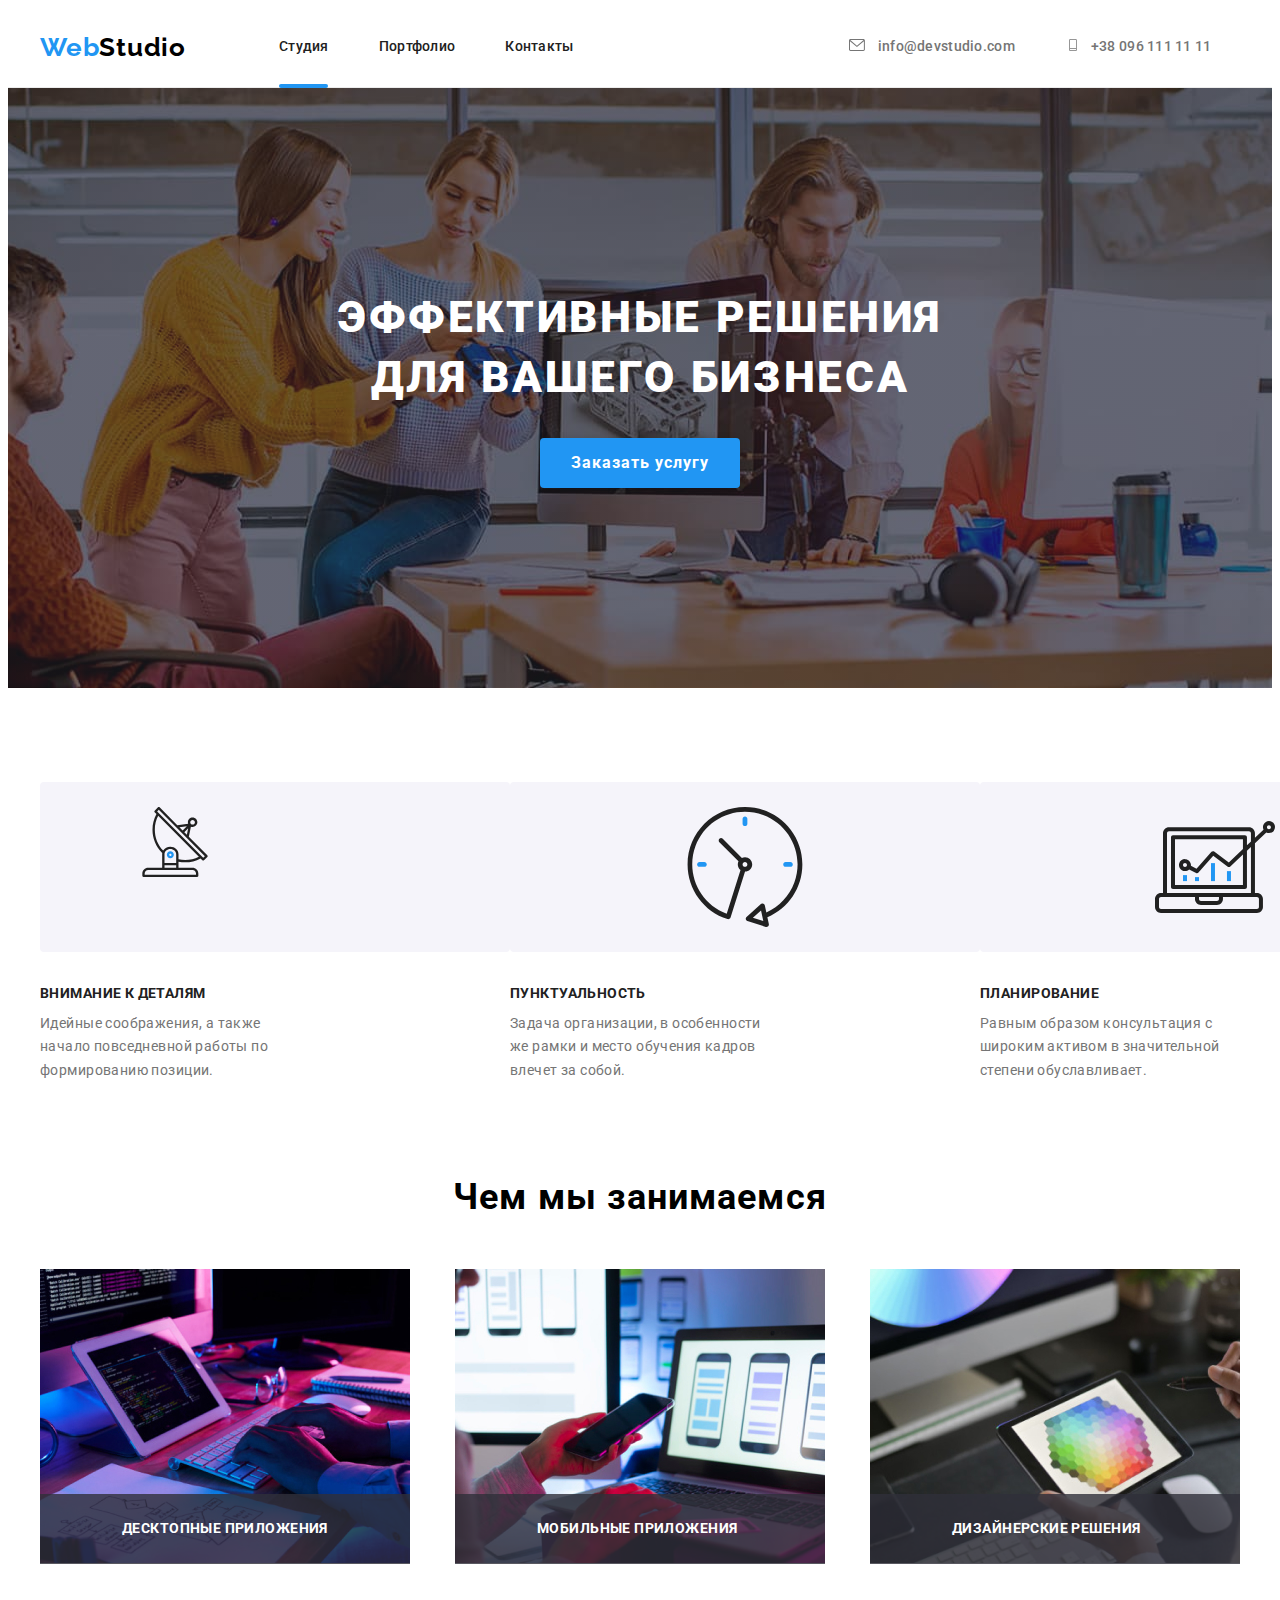
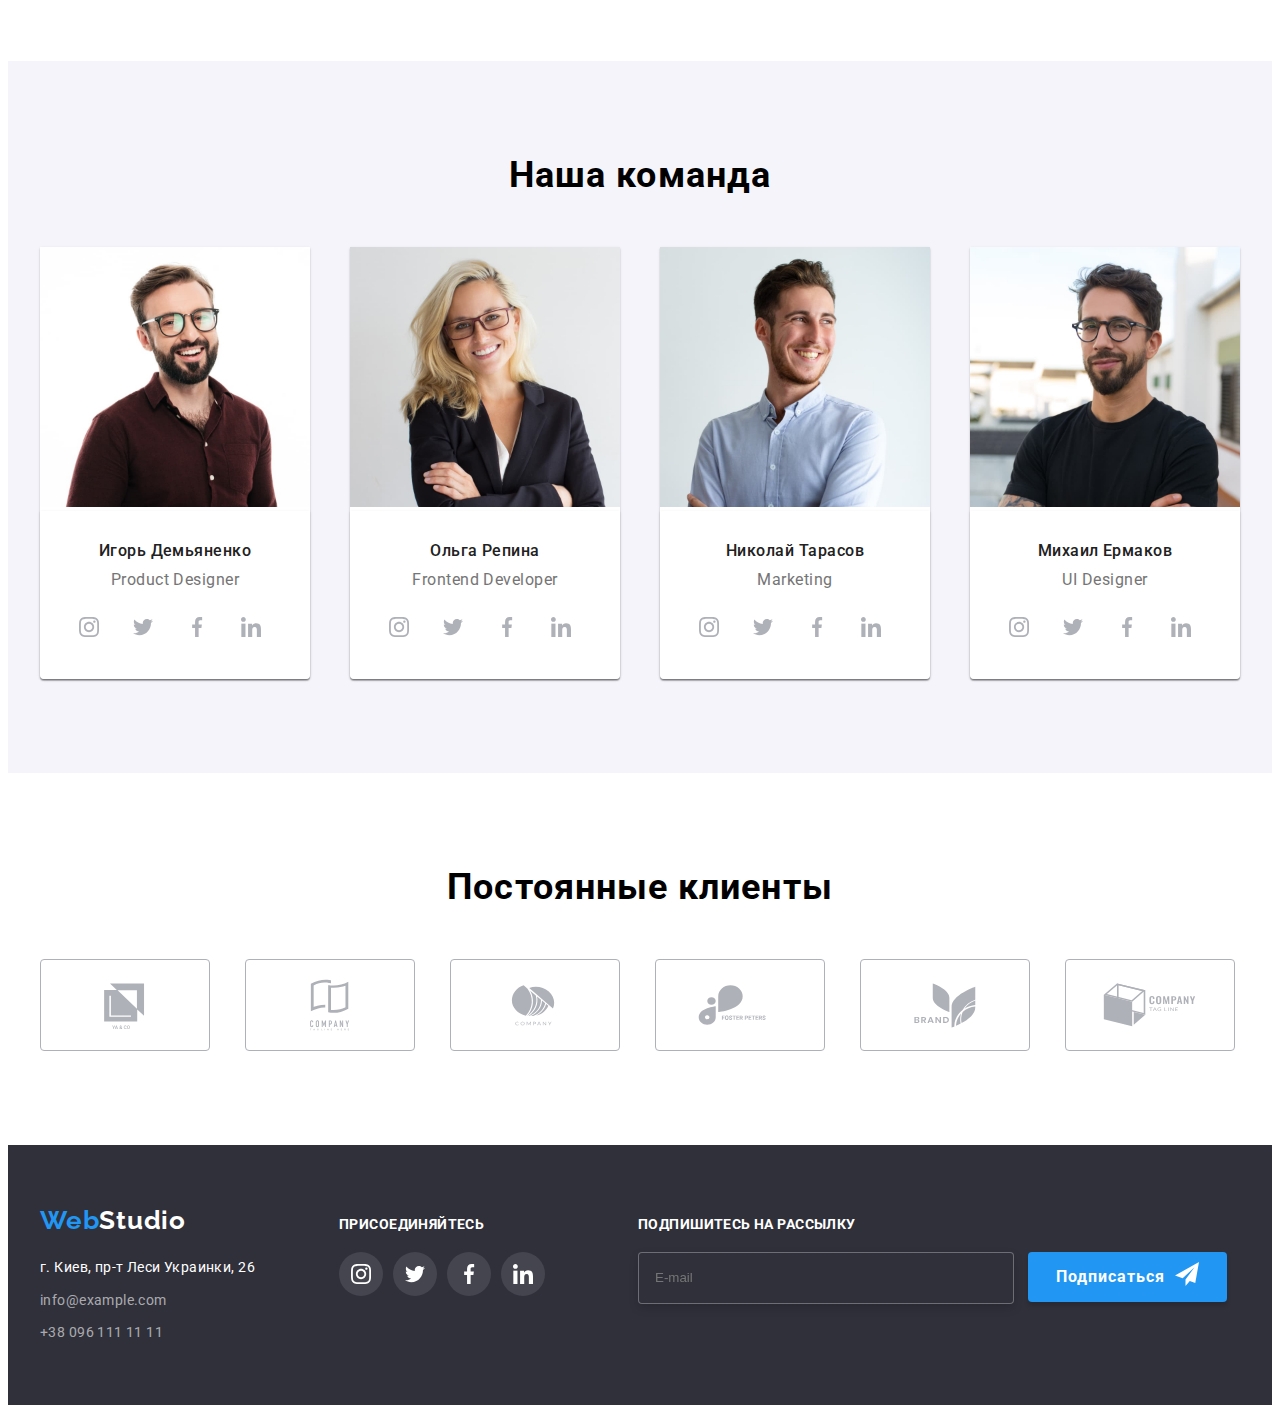
==== index.html @ e9879a64 "img`s" ====
<!DOCTYPE html>
<html lang="ru">
  <head>
    <meta charset="UTF-8" />
    <meta http-equiv="X-UA-Compatible" content="IE=edge" />
    <meta name="viewport" content="width=device-width, initial-scale=1.0" />

    <link rel="preconnect" href="https://fonts.googleapis.com" />
    <link rel="preconnect" href="https://fonts.gstatic.com" crossorigin />
    <link
      href="https://fonts.googleapis.com/css2?family=Raleway:wght@700&family=Roboto:wght@100;300;400;500;700;900&display=swap"
      rel="stylesheet"
    />
    <link
      rel="stylesheet"
      href="https://cdnjs.cloudflare.com/ajax/libs/modern-normalize/1.1.0/modern-normalize.min.css"
      integrity="sha512-wpPYUAdjBVSE4KJnH1VR1HeZfpl1ub8YT/NKx4PuQ5NmX2tKuGu6U/JRp5y+Y8XG2tV+wKQpNHVUX03MfMFn9Q=="
      crossorigin="anonymous"
      referrerpolicy="no-referrer"
    />
    <link rel="stylesheet" href="./style/styles.css" />
    <title>Студия</title>
  </head>
  <body>
    <header class="header">
      <div class="container">
        <!--навигация-->
        <a href="./index.html" class="logo-main"
          >Web<span class="logo-blue">Studio</span></a
        >
        <nav class="nav">
          <ul class="nav-list">
            <li class="nav-list-item list">
            <div class="nav-list-item-text-after"> <a class="nav-list-item-text" href="./index.html">Студия</a></div>
            </li>
            <li class="nav-list-item list">
              <a class="nav-list-item-text" href="./portfolio.html"
                >Портфолио</a
              >
            </li>
            <li class="nav-list-item list">
              <a class="nav-list-item-text" href="">Контакты</a>
            </li>
          </ul>
        </nav>

        <a class="nav-mail" href="emailto:info@devstudio.com">
          <svg class="icon-envelope" width="16" , height="12">
            <use href="./images/symbol-defs.svg#icon-envelope-hover"></use>
          </svg>
          info@devstudio.com</a
        >

        <a class="nav-phone" href="tel:+380961111111"
          ><svg class="icon-phone" width="16" , height="12">
            <use href="./images/symbol-defs.svg#icon-tel"></use></svg
          >+38 096 111 11 11</a
        >
      </div>
    </header>
    <main class="main">
      <section class="main-section">
        <div class="container">
          <!--Заголовок-->
          <h1 class="main-header">Эффективные решения для вашего бизнеса</h1>
          <div class="header-button">
            <button class="main-header-button" type="button" data-modal-open>
              Заказать услугу
            </button>
          </div>
        </div>
      </section>
      <section class="section-features">
        <!--Фичи-->
        <div class="container">
          <ul class="features-list">
            <li class="features-list-items list">
              <div class="icon-feature">
                <svg class="icon-feature-item">
                  <use href="./images/symbol-defs1.svg#icon-antenna-1" width="70"
                  height="70"></use>
                </svg>
              </div>
              <h3 class="features-list-header">Внимание к деталям</h3>
              <p class="features-list-text">
                Идейные соображения, а также начало повседневной работы по
                формированию позиции.
              </p>
            </li>
            <li class="features-list-items list">
              <div class="icon-feature">
                <svg class="icon-feature-item">
                  <use href="./images/symbol-defs1.svg#icon-clock-1"></use>
                </svg>
              </div>
              <h3 class="features-list-header">Пунктуальность</h3>
              <p class="features-list-text">
                Задача организации, в особенности же рамки и место обучения
                кадров влечет за собой.
              </p>
            </li>
            <li class="features-list-items list">
              <div class="icon-feature">
                <svg class="icon-feature-item">
                  <use href="./images/symbol-defs1.svg#icon-diagram-1"></use>
                </svg>
              </div>
              <h3 class="features-list-header">Планирование</h3>
              <p class="features-list-text">
                Равным образом консультация с широким активом в значительной
                степени обуславливает.
              </p>
            </li>
            <li class="features-list-items list">
              <div class="icon-feature">
                <svg class="icon-feature-item">
                  <use href="./images/symbol-defs1.svg#icon-astronaut-1"></use>
                </svg>
              </div>
              <h3 class="features-list-header">Современные технологии</h3>
              <p class="features-list-text">
                Значимость этих проблем настолько очевидна, что реализация
                плановых заданий.
              </p>
            </li>
          </ul>
        </div>
      </section>
      <section class="section-can-do">
        <!--Чем занимаемся-->
        <div class="container">
          <h2 class="can-do-header">Чем мы занимаемся</h2>
          <ul class="can-do-list">
            <li class="can-do-img list">
              <img src="./images/coding.jpg" alt="Написание кода" width="370" />
              <div class="can-do-bg"><p class="can-do-text">Десктопные приложения</p></div>
            </li>
            <li class="can-do-img list">
              <img
                src="./images/design.jpg"
                alt="Дизайн приложений"
                width="370"
              />
              <div class="can-do-bg"><p class="can-do-text">Мобильные приложения</p></div>
            </li>
            <li class="can-do-img list">
              <img
                src="./images/draw.jpg"
                alt="Отрисовка макетов"
                width="370"
              />
              <div class="can-do-bg"><p class="can-do-text">Дизайнерские решения</p></div>
            </li>
          </ul>
        </div>
      </section>
      <section class="section-team">
        <!--Наша команда-->
        <div class="container">
          <h2 class="team-header">Наша команда</h2>
          <ul class="team-list">
            <li class="team-list-item list">
              <img
                class="team-list-img"
                src="./images/ihor.jpg"
                alt="игорек"
                height="260"
              />
              <div class="team-list-block">
                <h3 class="team-list-names">Игорь Демьяненко</h3>
                <p class="team-list-skill">Product Designer</p>
                <ul class="soc-list list">
                  <li class="team-soc-item">
                    <a class="team-soc-link" href="">
                      <svg class="team-soc-icon" width="20" , height="20">
                        <use
                          href="./images/symbol-defs.svg#icon-instagram-2"
                        ></use></svg
                    ></a>
                  </li>
                  <li class="team-soc-item">
                    <a class="team-soc-link" href="">
                      <svg class="team-soc-icon" width="20" , height="20">
                        <use
                          href="./images/symbol-defs.svg#icon-twitter"
                        ></use></svg
                    ></a>
                  </li>
                  <li class="team-soc-item">
                    <a class="team-soc-link" href="">
                      <svg class="team-soc-icon" width="20" , height="20">
                        <use
                          href="./images/symbol-defs.svg#icon-facebook"
                        ></use></svg
                    ></a>
                  </li>
                  <li class="team-soc-item">
                    <a class="team-soc-link" href="">
                      <svg class="team-soc-icon" width="20" , height="20">
                        <use
                          href="./images/symbol-defs.svg#icon-linkedin-1"
                        ></use></svg
                    ></a>
                  </li>
                </ul>
              </div>
            </li>
            <li class="team-list-item list">
              <img
                class="team-list-img"
                src="./images/olha.jpg"
                alt="олечка"
                height="260"
              />
              <div class="team-list-block">
                <h3 class="team-list-names">Ольга Репина</h3>
                <p class="team-list-skill">Frontend Developer</p>
                <ul class="soc-list list">
                  <li class="team-soc-item">
                    <a class="team-soc-link" href="">
                      <svg class="team-soc-icon" width="20" , height="20">
                        <use
                          href="./images/symbol-defs.svg#icon-instagram-2"
                        ></use></svg
                    ></a>
                  </li>
                  <li class="team-soc-item">
                    <a class="team-soc-link" href="">
                      <svg class="team-soc-icon" width="20" , height="20">
                        <use
                          href="./images/symbol-defs.svg#icon-twitter"
                        ></use></svg
                    ></a>
                  </li>
                  <li class="team-soc-item">
                    <a class="team-soc-link" href="">
                      <svg class="team-soc-icon" width="20" , height="20">
                        <use
                          href="./images/symbol-defs.svg#icon-facebook"
                        ></use></svg
                    ></a>
                  </li>
                  <li class="team-soc-item">
                    <a class="team-soc-link" href="">
                      <svg class="team-soc-icon" width="20" , height="20">
                        <use
                          href="./images/symbol-defs.svg#icon-linkedin-1"
                        ></use></svg
                    ></a>
                  </li>
                </ul>
              </div>
            </li>
            <li class="team-list-item list">
              <img
                class="team-list-img"
                src="./images/nick.jpg"
                alt="колюня"
                height="260"
              />
              <div class="team-list-block">
                <h3 class="team-list-names">Николай Тарасов</h3>
                <p class="team-list-skill">Marketing</p>
                <ul class="soc-list list">
                  <li class="team-soc-item">
                    <a class="team-soc-link" href="">
                      <svg class="team-soc-icon" width="20" , height="20">
                        <use
                          href="./images/symbol-defs.svg#icon-instagram-2"
                        ></use>
                      </svg>
                    </a>
                  </li>
                  <li class="team-soc-item">
                    <a class="team-soc-link" href="">
                      <svg class="team-soc-icon" width="20" , height="20">
                        <use
                          href="./images/symbol-defs.svg#icon-twitter"
                        ></use></svg
                    ></a>
                  </li>
                  <li class="team-soc-item">
                    <a class="team-soc-link" href="">
                      <svg class="team-soc-icon" width="20" , height="20">
                        <use
                          href="./images/symbol-defs.svg#icon-facebook"
                        ></use></svg
                    ></a>
                  </li>
                  <li class="team-soc-item">
                    <a class="team-soc-link" href="">
                      <svg class="team-soc-icon" width="20" , height="20">
                        <use
                          href="./images/symbol-defs.svg#icon-linkedin-1"
                        ></use></svg
                    ></a>
                  </li>
                </ul>
              </div>
            </li>
            <li class="team-list-item list">
              <img
                class="team-list-img"
                src="./images/michael.jpg"
                alt="мишаня"
                height="260"
              />
              <div class="team-list-block">
                <h3 class="team-list-names">Михаил Ермаков</h3>
                <p class="team-list-skill">UI Designer</p>
                <ul class="soc-list list">
                  <li class="team-soc-item">
                    <a class="team-soc-link" href="">
                      <svg class="team-soc-icon" width="20" , height="20">
                        <use
                          href="./images/symbol-defs.svg#icon-instagram-2"
                        ></use></svg
                    ></a>
                  </li>
                  <li class="team-soc-item">
                    <a class="team-soc-link" href="">
                      <svg class="team-soc-icon" width="20" , height="20">
                        <use
                          href="./images/symbol-defs.svg#icon-twitter"
                        ></use></svg
                    ></a>
                  </li>
                  <li class="team-soc-item">
                    <a class="team-soc-link" href="">
                      <svg class="team-soc-icon" width="20" , height="20">
                        <use
                          href="./images/symbol-defs.svg#icon-facebook"
                        ></use></svg
                    ></a>
                  </li>
                  <li class="team-soc-item">
                    <a class="team-soc-link" href="">
                      <svg class="team-soc-icon" width="20" , height="20">
                        <use
                          href="./images/symbol-defs.svg#icon-linkedin-1"
                        ></use></svg
                    ></a>
                  </li>
                </ul>
              </div>
            </li>
          </ul>
        </div>
      </section>
      <section class="clients">
        <div class="container">
          <h2 class="team-header">Постоянные клиенты</h2>
          <ul class="clients-list list">
            <li class="clients-item">
              <a href="" class="clients-link"
                ><svg class="client-icon link" width="106" , height="60">
                  <use href="./images/symbol-defs.svg#icon-ya"></use></svg
              ></a>
            </li>
            <li class="clients-item">
              <a href="" class="clients-link"
                ><svg class="client-icon link" width="106" , height="60">
                  <use href="./images/symbol-defs.svg#icon-comptag"></use></svg
              ></a>
            </li>
            <li class="clients-item">
              <a href="" class="clients-link"
                ><svg class="client-icon link" width="106" , height="60">
                  <use href="./images/symbol-defs.svg#icon-company"></use></svg
              ></a>
            </li>
            <li class="clients-item">
              <a href="" class="clients-link"
                ><svg class="client-icon link" width="106" , height="60">
                  <use href="./images/symbol-defs.svg#icon-foster"></use></svg
              ></a>
            </li>
            <li class="clients-item">
              <a href="" class="clients-link"
                ><svg class="client-icon link" width="106" , height="60">
                  <use href="./images/symbol-defs.svg#icon-brand"></use></svg
              ></a>
            </li>
            <li class="clients-item">
              <a href="" class="clients-link"
                ><svg class="client-icon link" width="106" , height="60">
                  <use href="./images/symbol-defs.svg#icon-tagline"></use></svg
              ></a>
            </li>
          </ul>
        </div>
      </section>
    </main>
    <footer class="footer">
      <!--подвал-->
      <div class="container">

        <section class="left-side">
          <address class="adress">
            <a href="/index.html" class="logo-footer"
              >Web<span class="logo-white">Studio</span></a
            >
            <ul class="footer-list">
              <li class="footer-item list">
                <a
                  class="footer-map"
                  href="https://bit.ly/3pXMvUd"
                  target="blank"
                  rel="noopener noreferrer"
                  >г. Киев, пр-т Леси Украинки, 26
                </a>
              </li>
              <li class="footer-item list">
                <a class="footer-item link" href="mailto:info@devstudio.com"
                  >info@example.com</a
                >
              </li>
              <li class="footer-item list">
                <a class="footer-item link" href="tel:+380961111111"
                  >+38 096 111 11 11</a
                >
              </li>
            </ul>
          </address>
        </section>
        <section class="right-side">
          <h3 class="footer-header">присоединяйтесь</h3>
          <ul class="footer-soc-list">
            <li class="footer-soc-item list">
              <a class="footer-soc-link" href=""
                ><svg class="footer-soc-icon" width="20" , height="20">
                  <use
                    href="./images/symbol-defs.svg#icon-instagram-2"
                  ></use></svg
              ></a>
            </li>
            <li class="footer-soc-item list">
              <a class="footer-soc-link" href=""><svg class="footer-soc-icon" width="20" , height="20">
                        <use
                          href="./images/symbol-defs.svg#icon-twitter"
                        ></use></svg
                    ></a>
            </li>
            <li class="footer-soc-item list">
              <a class="footer-soc-link" href=""> <svg class="footer-soc-icon" width="20" , height="20">
                        <use
                          href="./images/symbol-defs.svg#icon-facebook"
                        ></a>
            </li>
            <li class="footer-soc-item list">
              <a class="footer-soc-link" href=""><svg class="footer-soc-icon" width="20" , height="20">
                        <use
                          href="./images/symbol-defs.svg#icon-linkedin-1"
                        ></use></svg
                    ></a>
            </li>
          </ul>
        </section>
        <section>
          <div class="footer-form-content"><h3 class="footer-send-header">Подпишитесь на рассылку</h3>
          
            <form class="form-block">
            <input type="email" name="user-email" class="footer-input" placeholder="E-mail">
            <button type="submit" class="submit-mail"><span class="button-content">Подписаться<svg class="icon-send-footer" width="24" , height="24">
         <use href="./images/symbol-defs.svg#icon-icon-send" ></use>
                      </svg></span></button>
          </form>
        </div>
        </section>
      </div>

    </footer>
    <div class="backdrop is-hidden" data-modal>
      <div class="modal">
        <button type="button" class="modal-button" data-modal-close><svg class="icon-modal" width="11" , height="11">
         <use href="./images/symbol-defs.svg#icon-x" ></use>
                      </svg></button>
                      <p class="modal-title">Оставьте свои данные, мы вам перезвоним</p>
                      <form>
                        <label class="modal-label">Имя</label><span class="modal-div"><input type="text" name="user-name" class="modal-input"><svg class="modal-icon" width="18" height="18"><use href="./images/symbol-defs.svg#icon-name">
                        </use></svg></span>
                        <label class="modal-label">Телефон</label><span class="modal-div"><input type="tel" name="user-phone" class="modal-input" ><svg class="modal-icon" width="18" height="18"><use href="./images/symbol-defs.svg#icon-phone">
                        </use></svg></span>
                        <label class="modal-label">Почта</label><span class="modal-div"><input type="email" name="user-mail " class="modal-input" ><svg class="modal-icon" width="18" height="18"><use href="./images/symbol-defs.svg#icon-email">
                        </use></svg></span>
                        <label class="modal-label">Комментарий<textarea name="user-comment" placeholder="Введите текст" class="modal-comment" id="editor"></textarea></label>
                        <div class="policy-ask"><input type="checkbox" id="policy" name="policy-checkbox" class="custom-checkbox"><label for="policy" class="policy-label">Соглашаюсь с рассылкой и принимаю</label><a href="https://youtu.be/lDzX2aJrlCs?t=9" class="policy-link"> Условия договора</a></div>
                        <button type="submit" class="submit-button" >Отправить</button>
                      </form>
      </div>
    </div>
    <script src="./js/modal.js"></script>
  </body>
</html>
---- style/styles.css ----
:root {
  --header-color: #000000;
  --padding-often: 94px;
}
body {
  font-family: "Roboto", "Raleway";
  background-color: rgb(255, 255, 255);
}
a {
  text-decoration: none;
}

.list {
  font-family: "Roboto";
  font-style: normal;
  list-style: none;
  border: none;
}
.noway {
  border: #000000;
}
p,
h1,
h2,
h3 {
  margin: 0;
}
ul {
  padding-left: 0;
  margin: 0;
}
.visually-hidden {
  position: absolute;
  white-space: nowrap;
  width: 1px;
  height: 1px;
  overflow: hidden;
  border: 0;
  padding: 0;
}
.button {
  cursor: pointer;
}
.container {
  width: 1200px;
  padding-left: 15px;
  padding-right: 15px;
  margin: 0 auto;
}
.logo-main {
  font-family: "Raleway";
  font-style: normal;
  font-weight: 700;
  font-size: 26px;
  line-height: 1.19;
  letter-spacing: 0.03em;
  margin-right: 93px;

  color: #2196f3;
}
.logo-footer {
  font-family: "Raleway";
  font-style: normal;
  font-weight: 700;
  font-size: 26px;
  line-height: 1.19;
  letter-spacing: 0.03em;
  margin-right: 93px;

  color: #2196f3;
}

.logo-blue {
  color: var(--header-color);
}

.header {
  background-color: #ffffff;
  border-bottom: 1px solid #ececec;
  padding-top: 24px;
  padding-bottom: 24px;
}
/*------------------------------------NAV-----------------------------------*/
.header .container {
  display: flex;
  align-items: center;
}
.nav-list {
  display: flex;
  flex-direction: row;
}
.nav-list-item-text {
  font-weight: 500;
  font-size: 14px;
  line-height: 1.14;
  letter-spacing: 0.02em;
  color: #212121;
  margin-right: 50px;
  transition-property: color;
  transition-duration: 250ms;
  transition-timing-function: cubic-bezier(0.4, 0, 0.2, 1);
}

.nav-list-item-text:hover {
  color: #2196f3;
}
.nav-list:last-child(3) {
  margin-right: 0px;
}
.nav-list-item-text:focus {
  color: #2196f3;
  outline: none;
}
.nav-mail {
  font-weight: 500;
  font-size: 14px;
  line-height: 1.14;
  letter-spacing: 0.02em;
  color: #757575;
  margin-right: 50px;
  margin-left: 225px;
  fill: #2196f3;
  transition-property: color, fill;
  transition-duration: 250ms;
  transition-timing-function: cubic-bezier(0.4, 0, 0.2, 1);
}
.nav-mail:hover {
  color: #2196f3;
}
.nav-mail:focus {
  color: #2196f3;
  outline: none;
}
.nav-phone {
  font-weight: 500;
  font-size: 14px;
  line-height: 1.14;
  letter-spacing: 0.02em;
  text-decoration: none;
  color: #757575;
  fill: #2196f3;
  transition-property: color, fill;
  transition-duration: 250ms;
  transition-timing-function: cubic-bezier(0.4, 0, 0.2, 1);
}
.nav-phone:hover {
  color: #2196f3;
}
.nav-phone:focus {
  color: #2196f3;
  outline: none;
}

.icon-envelope {
  fill: currentColor;
  margin-right: 10px;
}
.icon-phone {
  fill: currentColor;
  margin-right: 10px;
}
.nav-list-item-text-portfolio-after::after {
  content: "";
  width: 79px;
  height: 4px;
  background-color: #2196f3;
  display: flex;
  border-radius: 2px;
  top: 29px;
  position: relative;
}
.nav-list-item-text-after::after {
  content: "";
  width: 49px;
  height: 4px;
  background-color: #2196f3;
  display: flex;
  border-radius: 2px;
  top: 29px;
  position: relative;
}
/*.nav-list-item-text-contacts-after::after {
  content: "";
  width: 68px;
  height: 4px;
  background-color: #2196f3;
  display: flex;
  border-radius: 2px;
  top: 29px;
  position: relative;
}
*/

/*------------------------------------MAIN-----------------------------------*/

.main-header {
  font-weight: 900;
  font-size: 44px;
  line-height: 1.36;
  text-align: center;
  letter-spacing: 0.06em;
  text-transform: uppercase;
  color: #ffffff;
  left: 0px;
  top: 80px;
  border-color: white;
  border-radius: 4px;
  max-width: 696px;
  margin: 0 auto;
  margin-bottom: 30px;
}
.main-section {
  display: flex;
  padding-top: 200px;
  padding-bottom: 200px;
  background: #c4c4c4;
  background-image: linear-gradient(
      rgba(47, 48, 58, 0.4),
      rgba(47, 48, 58, 0.4)
    ),
    url(../images/BG-hero.jpg);
  background-repeat: no-repeat;
  background-position: center;
  background-size: auto;
}

.main-header-button {
  display: block;
  font-family: inherit;
  font-weight: 700;
  font-size: 16px;
  line-height: 1.87;
  align-items: center;
  text-align: center;
  letter-spacing: 0.06em;
  color: #ffffff;
  min-width: 200px;
  height: 50px;
  margin: 0 auto;
  background: #2196f3;
  box-shadow: 0px 1px 7px rgba(0, 0, 0, 0.15);
  border-radius: 4px;
  border: 0px;
}
/*------------------------------------FEATURES----------------------------------- */
.section-features {
  padding-top: var(--padding-often);
  padding-bottom: var(--padding-often);
}
.icon-feature {
  margin-bottom: 30px;
  align-items: center;
}
.icon-feature-item {
  width: 270px;
  height: 120px;
  padding: 25px 100px;
  border-radius: 4px;
  background-color: #f5f4fa;
}

.features-list-header {
  font-weight: 700;
  font-size: 14px;
  line-height: 1.14;
  letter-spacing: 0.03em;
  text-transform: uppercase;
  color: #212121;
  margin-bottom: 10px;
}
.features-list-text {
  font-weight: 400;
  font-size: 14px;
  line-height: 1.71;
  letter-spacing: 0.03em;
  color: #757575;
  max-width: 270px;
}
.features-list {
  display: flex;
  justify-content: space-between;
}
/*------------------------------------WHAT-WE-CAN----------------------------------- */
.can-do-header {
  font-weight: 700;
  font-size: 36px;
  line-height: 1.16;
  text-align: center;
  letter-spacing: 0.03em;
  margin-bottom: 50px;
}
.can-do-list {
  display: flex;
  flex-direction: row;
  justify-content: space-between;
}
.a .can-do-img {
  border: 0px;
}
.section-can-do {
  padding-bottom: var(--padding-often);
}
.can-do-text {
  font-family: "Roboto";
  font-style: Bold;
  font-weight: 700;
  font-size: 14px;
  line-height: 1.14;
  letter-spacing: 0.03em;
  color: #ffffff;
  padding: 27px 82px;
  text-transform: uppercase;
}
.can-do-img {
  position: relative;
}
.can-do-bg {
  background: rgba(47, 48, 58, 0.8);
  position: absolute;
  min-width: 370px;
  bottom: 3px;
}
/*------------------------------------OUR-TEAM-----------------------------------*/
.section-team {
  padding-top: var(--padding-often);
  padding-bottom: var(--padding-often);
  background-color: #f5f4fa;
}
.team-header {
  font-weight: 700;
  font-size: 36px;
  line-height: 1.16;
  text-align: center;
  letter-spacing: 0.03em;
  margin-bottom: 50px;
}
.team-list-item {
  background: #ffffff;
  box-shadow: 0px 1px 3px rgba(0, 0, 0, 0.12), 0px 1px 1px rgba(0, 0, 0, 0.14),
    0px 2px 1px rgba(0, 0, 0, 0.2);
  border-radius: 0px 0px 4px 4px;
  width: 270px;
  height: 1.03;
}

.team-list-names {
  font-weight: 500;
  font-size: 16px;
  line-height: 1.19;
  text-align: center;
  letter-spacing: 0.03em;
  color: #212121;
  margin-bottom: 10px;
}
.team-list-skill {
  font-weight: 400;
  font-size: 16px;
  line-height: 1.19;
  text-align: center;
  letter-spacing: 0.03em;
  color: #757575;
  margin-bottom: 16px;
}
.team-list {
  display: flex;
  flex-direction: row;
  justify-content: space-between;
}

.team-list-block {
  padding-top: 30px;
  padding-bottom: 30px;
  box-shadow: 0px 1px 3px rgba(0, 0, 0, 0.12), 0px 1px 1px rgba(0, 0, 0, 0.14),
    0px 2px 1px rgba(0, 0, 0, 0);
  border-radius: 0px 0px 4px 4px;
  background-color: #ffffff;
}
.soc-list {
  display: flex;
  justify-content: center;
}
.team-soc-link {
  width: 44px;
  height: 44px;
  background-color: #ffffff;
  border-radius: 50%;
  display: flex;
  align-items: center;
  justify-content: center;
  fill: #2196f3;
  transition-property: fill, background-color;
  transition-duration: 250ms;
  transition-timing-function: cubic-bezier(0.4, 0, 0.2, 1);
}
.team-soc-item {
  margin-right: 10px;
}
.team-soc-icon {
  fill: #afb1b8;
  transition-property: fill;
  transition-duration: 250ms;
  transition-timing-function: cubic-bezier(0.4, 0, 0.2, 1);
}

.team-soc-icon:hover {
  fill: #ffffff;
}
.team-soc-icon:focus {
  background-color: #757575;
  outline: none;
  transition-duration: 250ms;
  transition-timing-function: cubic-bezier(0.4, 0, 0.2, 1);
}
.team-soc-link:hover {
  background-color: #2196f3;
}
.team-soc-link:hover .team-soc-icon {
  fill: #fdfeff;
}
.team-soc-link:focus .team-soc-icon {
  background-color: #2196f3;
  fill: #ffffff;
  outline: none;
  transition-duration: 250ms;
  transition-timing-function: cubic-bezier(0.4, 0, 0.2, 1);
}
.team-soc-link:focus {
  background-color: #2196f3;
  outline: none;
  transition-duration: 250ms;
  transition-timing-function: cubic-bezier(0.4, 0, 0.2, 1);
}
/*------------------------------------FOOTER----------------------------------- */
.logo-white {
  color: white;
}
.footer {
  background: #2f303a;
  padding-top: 60px;
}
.footer-map {
  font-weight: 400;
  font-size: 14px;
  line-height: 1.71;
  letter-spacing: 0.03em;
  color: rgb(255, 255, 255);
}
.link {
  font-weight: 400;
  font-size: 14px;
  line-height: 1.71;
  letter-spacing: 0.03em;
  color: rgba(255, 255, 255, 0.6);
  text-decoration: none;
  font-style: normal;
}
.footer-item {
  margin-bottom: 9px;
}
.footer-list {
  margin-top: 20px;
}
.footer-item:last-child {
  margin-bottom: 0;
}
.footer {
  padding-bottom: 60px;
}
.footer-header {
  font-family: "Roboto";
  font-style: bold;
  font-weight: 700;
  font-size: 14px;
  line-height: 16px;
  letter-spacing: 0.03em;
  text-transform: uppercase;
  color: #ffffff;
  padding-bottom: 20px;
}
/*-----------------------------------------------Foooter links--------------------------------*/
.footer .container {
  display: flex;
  align-items: baseline;
}
.right-side {
  margin-left: 60px;
}
.footer-soc-list {
  display: flex;
  justify-content: center;
}
.footer-soc-item:last-child {
  margin-right: 0;
}
.footer-soc-link {
  width: 44px;
  height: 44px;
  background-color: rgba(255, 255, 255, 0.1);
  border-radius: 50%;
  display: flex;
  align-items: center;
  justify-content: center;
  transition-property: border, fill, background-color;
  transition-duration: 250ms;
  transition-timing-function: cubic-bezier(0.4, 0, 0.2, 1);
}
.footer-soc-item {
  margin-right: 10px;
}
.footer-soc-icon {
  fill: #ffffff;
  transition-property: fill;
  transition-duration: 250ms;
  transition-timing-function: cubic-bezier(0.4, 0, 0.2, 1);
}

.footer-soc-icon:hover {
  fill: #ffffff;
}
.footer-soc-link:focus {
  background-color: #2196f3;
  outline: none;
  transition-duration: 250ms;
  transition-timing-function: cubic-bezier(0.4, 0, 0.2, 1);
}
.footer-soc-link:hover {
  background-color: #2196f3;
}
.footer-soc-link:hover .footer-soc-icon {
  fill: #fdfeff;
}
/*-----------------------------------------footer-form-----------------------------*/
.footer-input {
  background-color: #2f303a;
  border: 1px solid rgba(255, 255, 255, 0.3);
  filter: drop-shadow(0px 4px 4px rgba(0, 0, 0, 0.15));
  border-radius: 4px;
  color: rgba(255, 255, 255, 0.6);
  width: 358px;
  height: 50px;
  padding: 0px 0px 0px 16px;
  outline: none;
}
.footer-input:focus {
  border-color: #2196f3;
  transition-property: border, fill, background-color, box-shadow;
  transition-duration: 250ms;
  transition-timing-function: cubic-bezier(0.4, 0, 0.2, 1);
}
.footer-input:hover {
  border-color: #2196f3;
  transition-property: border, fill, background-color, box-shadow;
  transition-duration: 250ms;
  transition-timing-function: cubic-bezier(0.4, 0, 0.2, 1);
}
.footer-form-content {
  margin-left: 93px;
}
.form-block {
  align-items: center;
}
.submit-mail {
  background: #2196f3;
  box-shadow: 0px 4px 4px rgba(0, 0, 0, 0.15);
  border-radius: 4px;
  border: none;
  padding: 10px 28px;
  fill: white;
  margin-left: 10px;
  position: relative;
  font-family: "Roboto";
  font-style: bold;
  font-weight: 700;
  font-size: 16px;
  line-height: 1.88;
  letter-spacing: 0.06em;
  color: #ffffff;
  cursor: pointer;
}
.submit-mail:hover {
  border-color: #ffffff;
  border: -1px solid grey;
  box-sizing: border-box;
  transition-property: border-color, fill, background-color, box-shadow;
  transition-duration: 250ms;
  transition-timing-function: cubic-bezier(0.4, 0, 0.2, 1);
  cursor: pointer;
}
.submit-mail:focus {
  border-color: #ffffff;
  border: -1px solid grey;
  box-sizing: border-box;
  transition-property: border-color, fill, background-color, box-shadow;
  transition-duration: 250ms;
  transition-timing-function: cubic-bezier(0.4, 0, 0.2, 1);
}
.button-content {
  display: flex;
}
.icon-send-footer {
  margin-left: 10px;
}
.footer-send-header {
  font-family: "Roboto";

  font-weight: 700;
  font-size: 14px;
  line-height: 16px;
  letter-spacing: 0.03em;
  text-transform: uppercase;
  padding-bottom: 20px;
  color: #ffffff;
}
/*______________________________________PORTFOLIO_________________________________*/

.portfolio-header {
  display: none;
}
.portfolio-rubrication {
  padding-top: var(--padding-often);
  padding-bottom: var(--padding-often);
}
.portfolio-rubrication-button {
  font-family: "Roboto";
  font-weight: 500;
  font-size: 16px;
  line-height: 1.62;
  text-align: center;
  letter-spacing: 0.03em;
  color: #212121;
  border: #ffffff;
  border-radius: 4px;
  padding: 6px 22px;
  transition-property: border, fill, box-shadow;
  transition-duration: 250ms;
  transition-timing-function: cubic-bezier(0.4, 0, 0.2, 1);
}
.portfolio-rubrication-button:hover {
  background: #2196f3;
  color: #ffffff;
  box-shadow: 0px 3px 1px rgba(0, 0, 0, 0.1), 0px 1px 2px rgba(0, 0, 0, 0.08),
    0px 2px 2px rgba(0, 0, 0, 0.12);
}

.portfolio-rubrication-item {
  margin-right: 8px;
}
.portfolio-rubrication-button:focus {
  background: #2196f3;
  color: #ffffff;
  outline: none;
}

.portfolio-rubrication-list {
  display: flex;
  flex-direction: row;
  justify-content: center;
  margin-bottom: 56px;
}
.portfolio-projects-item {
  display: flex;
  flex-direction: column;
  margin-bottom: 30px;
  border: none;
  transition-property: border, fill, background-color, box-shadow;
  transition-duration: 250ms;
  transition-timing-function: cubic-bezier(0.4, 0, 0.2, 1);
}
.portfolio-projects-item:hover {
  box-shadow: 0px 1px 3px rgba(0, 0, 0, 0.12), 0px 1px 1px rgba(0, 0, 0, 0.14),
    0px 2px 1px rgba(0, 0, 0, 0.2);
  border-radius: 0px 0px 4px 4px;
}
/*______________________________________PROJECTS_________________________________*/
.portfolio-projects-img {
  width: 370px;
}
.portfolio-projects-name {
  font-weight: 700;
  font-size: 18px;
  line-height: 2;
  letter-spacing: 0.06em;
  color: #212121;
  border-left: 1px solid #f0efef;
  border-right: 1px solid #f0efef;
}
.portfolio-projects-text {
  font-weight: 400;
  font-size: 16px;
  line-height: 1.88;
  letter-spacing: 0.03em;
  color: #757575;
}
.portfolio-projects-list {
  display: flex;
  flex-wrap: wrap;
  margin-left: -30px;
  margin-bottom: -30px;
}
.portfolio-projects-item {
  width: calc(100% / 3 - 30px);
  margin-left: 30px;
  margin-bottom: 30px;
}
.portfolio-projects-name {
  margin-bottom: 4px;
}

.portfolio-projetcs-block {
  padding: 20px 24px;
  border-bottom: 1px solid #f0efef;
  border-left: 1px solid #f0efef;
  border-right: 1px solid #f0efef;
}
.portfolio-projects-list:nth-last-child(-n + 3) {
  margin-bottom: 0;
}
.portfolio-projects-item:hover .project-top-text {
  transform: translateY(0%);
}
.portfolio-text-wrap {
  position: relative;
  overflow: hidden;
}
.project-top-text {
  background-color: rgba(33, 150, 243, 0.9);
  position: absolute;
  top: 0;
  height: 100%;
  font-family: "Roboto";
  font-style: normal;
  font-weight: 400;
  font-size: 18px;
  line-height: 1.56;
  padding: 63px 24px;
  letter-spacing: 0.03em;
  color: #ffffff;
  transform: translateY(100%);
  transition: transform 250ms cubic-bezier(0.4, 0, 0.2, 1);
}

/*----------------------------------------------Clients----------------------*/
.clients {
  padding-bottom: var(--padding-often);
  padding-top: var(--padding-often);
}
.clients-list {
  display: flex;
  justify-content: center;
  align-items: center;
  margin-left: -30px;
}
.clients-link {
  display: flex;
  width: 170px;
  height: 92px;
  border: 1px solid #afb1b8;
  box-sizing: border-box;
  border-radius: 4px;
  fill: #afb1b8;
  transition-property: border, fill, background-color;
  transition-duration: 250ms;
  transition-timing-function: cubic-bezier(0.4, 0, 0.2, 1);
}
.clients-item {
  width: calc(100% / 6 - 30px);
  margin-left: 30px;
}
.client-icon {
  margin: 16px 32px;
}
.clients-link:hover {
  border: 1px solid #2196f3;
  fill: #2196f3;
}
.clients-link:focus {
  background-color: #ffffff;
  fill: #2196f3;
  outline: none;
  border: 1px solid #2196f3;
}
/*-------------------------------------------------Modal---------------------------------------*/
.backdrop {
  width: 100%;
  height: 100%;
  background-color: rgba(0, 0, 0, 0.2);
  position: fixed;
  top: 0;
  transition: opacity 800ms, visibility 800ms, transform 10ms;
}
.backdrop.is-hidden .modal {
  transition: 1.9s cubic-bezier(0.17, 0.67, 0.83, 0.67);
  transform: translate(-50%, -50%) rotatex(180deg) rotateY(180deg) scale(0);
}
.modal {
  width: 528px;
  min-height: 581px;
  background-color: #ffffff;
  box-shadow: 0px 1px 3px rgba(0, 0, 0, 0.12), 0px 1px 1px rgba(0, 0, 0, 0.14),
    0px 2px 1px rgba(0, 0, 0, 0.2);
  border-radius: 4px;
  position: absolute;
  top: 50%;
  left: 50%;
  transition: transform 250ms;
  transform: translate(-50%, -50%);
  padding: 40px;
}
.modal-button {
  border: 1px solid rgba(0, 0, 0, 0.1);
  border-radius: 50%;
  background-color: #ffffff;
  position: absolute;
  top: 8px;
  right: 8px;
  width: 30px;
  height: 30px;
}
.icon-modal:hover {
  fill: #2196f3;
  cursor: pointer;
}
.icon-modal:focus {
  outline: none;
}
.modal-button:focus .icon-modal {
  fill: #2196f3;
}
.modal-button:focus {
  outline: none;
}
.icon-modal {
  fill: #000000;
}
.is-hidden {
  opacity: 0;
  pointer-events: none;
  visibility: hidden;
}
.modal-title {
  font-family: "Roboto";
  font-style: Bold;
  font-weight: 700;
  font-size: 20px;
  line-height: 23px;
  text-align: center;
  letter-spacing: 0.03em;
  margin-bottom: 12px;
  color: #212121;
}

.modal-input {
  width: 100%;
  height: 40px;
  padding-left: 40px;
  border: 1px solid rgba(33, 33, 33, 0.2);
  border-radius: 4px;
  transition-duration: 250ms;
  transition-timing-function: cubic-bezier(0.4, 0, 0.2, 1);
  margin-bottom: 10px;
}
.modal-input:hover {
  cursor: pointer;
  border-color: #2196f3;
}
.modal-input:focus {
  outline: none;
  border-color: #2196f3;
}
.submit-button {
  font-family: "Roboto";
  font-style: Bold;
  font-weight: 700;
  font-size: 16px;
  line-height: 1.88;
  background-color: #2196f3;
  border: none;
  letter-spacing: 0.06em;
  color: #ffffff;
  box-shadow: 0px 4px 4px rgba(0, 0, 0, 0.15);
  border-radius: 4px;
  outline: none;
  padding: 10px 55px;
  cursor: pointer;
  display: block;
  margin: 0 auto;
  margin-top: 30px;
}
.submit-button:hover {
  cursor: pointer;
  outline: auto;
}
.submit-button:focus {
  outline: auto;
}
.modal-input::placeholder {
  color: rgba(117, 117, 117, 0.5);
}
.modal-label {
  font-family: "Roboto";
  font-style: normal;
  font-weight: 400;
  font-size: 12px;
  line-height: 14px;
  letter-spacing: 0.01em;
  margin-bottom: 4px;

  color: #757575;
  display: block;
}
.modal-comment {
  width: 100%;
  height: 120px;
  border: 1px solid rgba(33, 33, 33, 0.2);
  border-radius: 4px;
  padding: 12px 16px;
  color: rgba(0, 0, 0, 0.5);
  resize: none;
  outline: none;

  transition-duration: 250ms;
  transition-timing-function: cubic-bezier(0.4, 0, 0.2, 1);
}
.modal-comment:hover {
  cursor: pointer;
  border-color: #2196f3;
}
.modal-comment:focus {
  outline: none;
  border-color: #2196f3;
}

.policy-label {
  font-family: "Roboto";
  font-style: normal;
  font-weight: 400;
  font-size: 14px;
  line-height: 0.58;
  letter-spacing: 0.03em;
  margin-right: 4px;
  color: #757575;
  cursor: pointer;
}
.policy-ask {
  margin-top: 20px;
  display: flex;
  justify-content: center;
}

.policy-link {
  color: #2196f3;
  text-decoration: underline;
  outline: none;
}
.policy-link:focus {
  border: 1px solid #2196f3;
  border-radius: 2px;
}
.policy-checkbox.is-hidden .policy-ask {
  opacity: 0;
}
.custom-checkbox + label {
  display: inline-flex;
  align-items: center;
  user-select: none;
}
.custom-checkbox + label::before {
  content: "";
  display: inline-block;
  width: 1em;
  height: 1em;
  flex-shrink: 0;
  flex-grow: 0;
  border: 2px solid #000000;
  border-radius: 0.1em;
  margin-right: 0.5em;
  background-repeat: no-repeat;
  background-position: center center;
  background-size: 50% 50%;
  cursor: pointer;
}
.custom-checkbox:checked + label::before {
  border-color: #2196f3;
  background-color: #2196f3;
  background-image: url(../images/SVG/galochka.svg);
  background-size: 11px 18px;
}
.custom-checkbox:focus + label::before {
  border: 1px solid #2196f3;
}
.custom-checkbox:not(:disabled):active + label::before {
  background-color: #b3d7ff;
  border-color: #b3d7ff;
}
.custom-checkbox:hover + label::before {
  cursor: pointer;
}
.custom-checkbox {
  position: absolute;
  z-index: -1;
  opacity: 0;
}
.policy-ask {
  font-family: "Roboto";
  font-style: normal;
  font-weight: 400;
  font-size: 14px;
  line-height: 1.71;

  letter-spacing: 0.03em;

  color: #757575;
}

.modal-div {
  position: relative;
  margin-bottom: 10px;
  align-items: center;
}
.modal-icon {
  position: absolute;
  left: 10px;
  top: 50%;
  transform: translateY(-50%);
}
.modal-input:hover + .modal-icon {
  fill: #2196f3;
  cursor: pointer;
}
.modal-input:focus + .modal-icon {
  fill: #2196f3;
  cursor: pointer;
}
#editor {
  color: rgb(0, 0, 0);
  font-family: "Roboto";
  font-size: 16px;
}
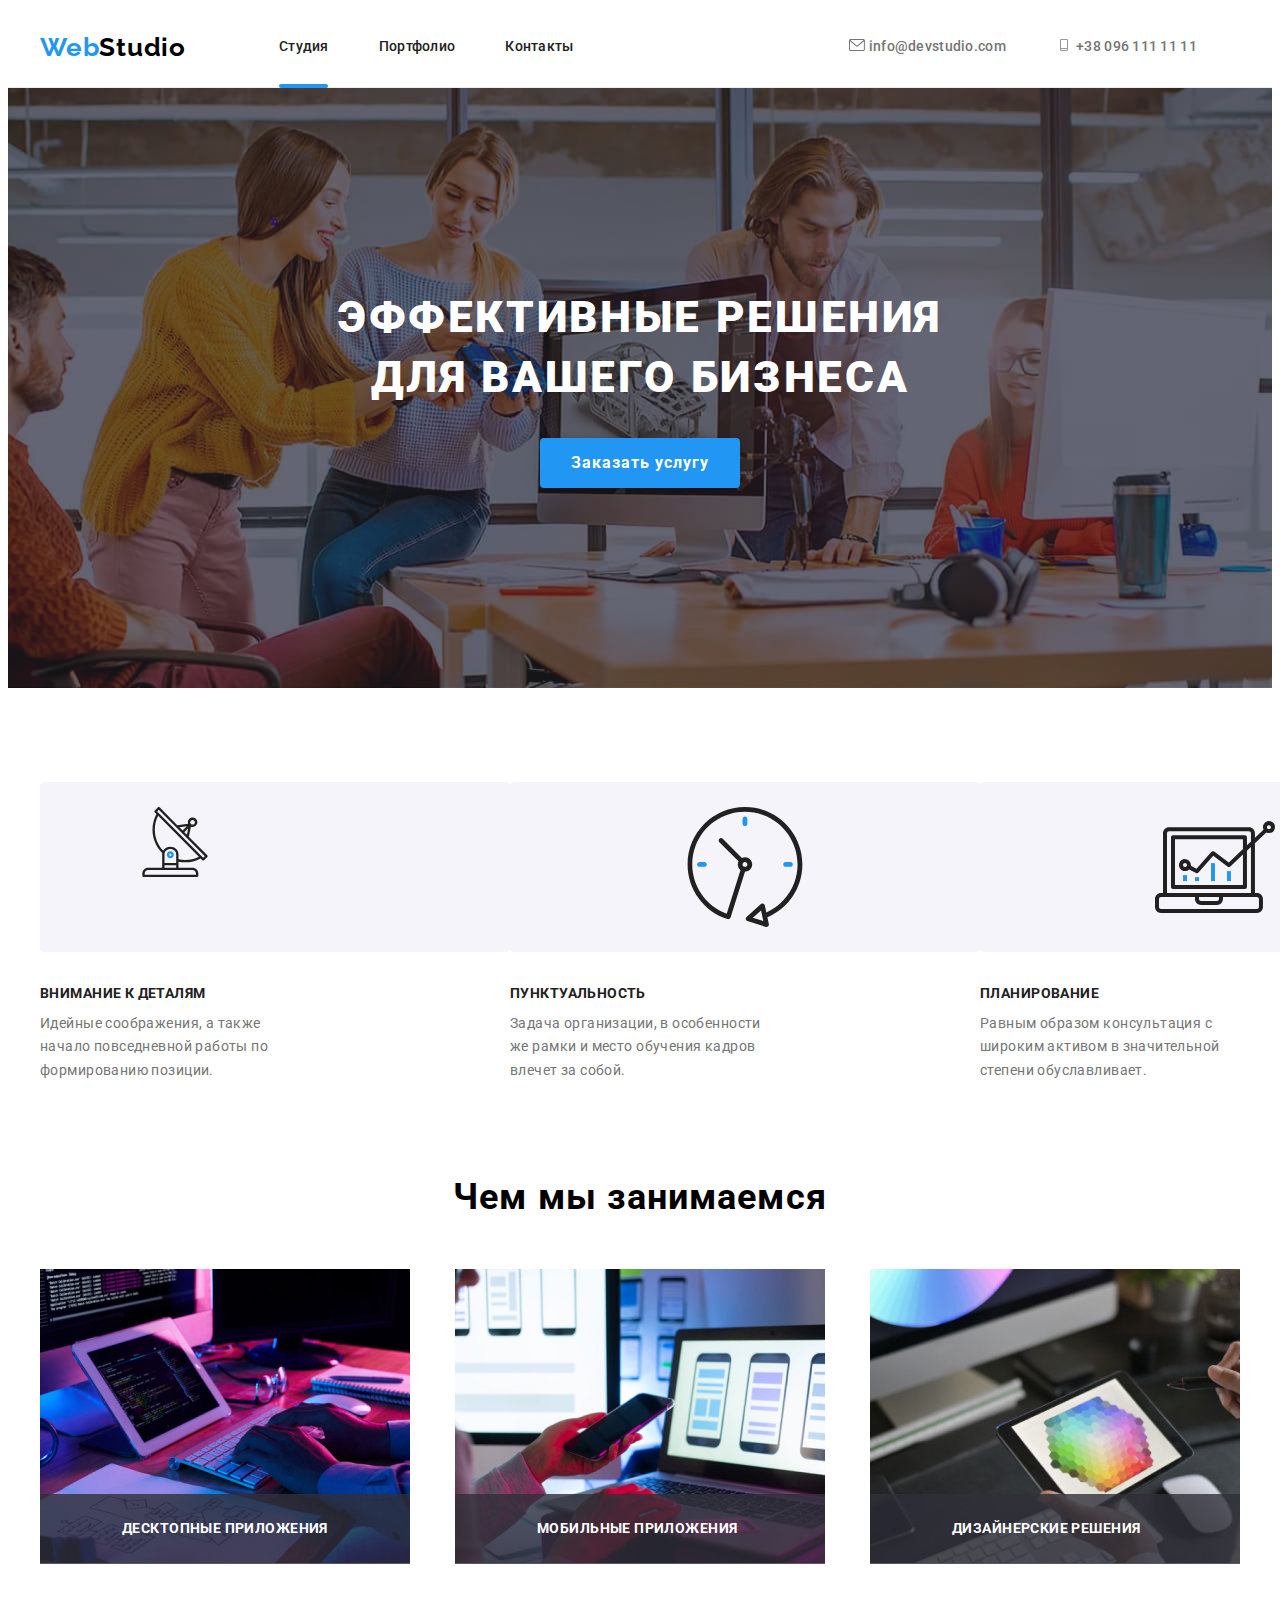
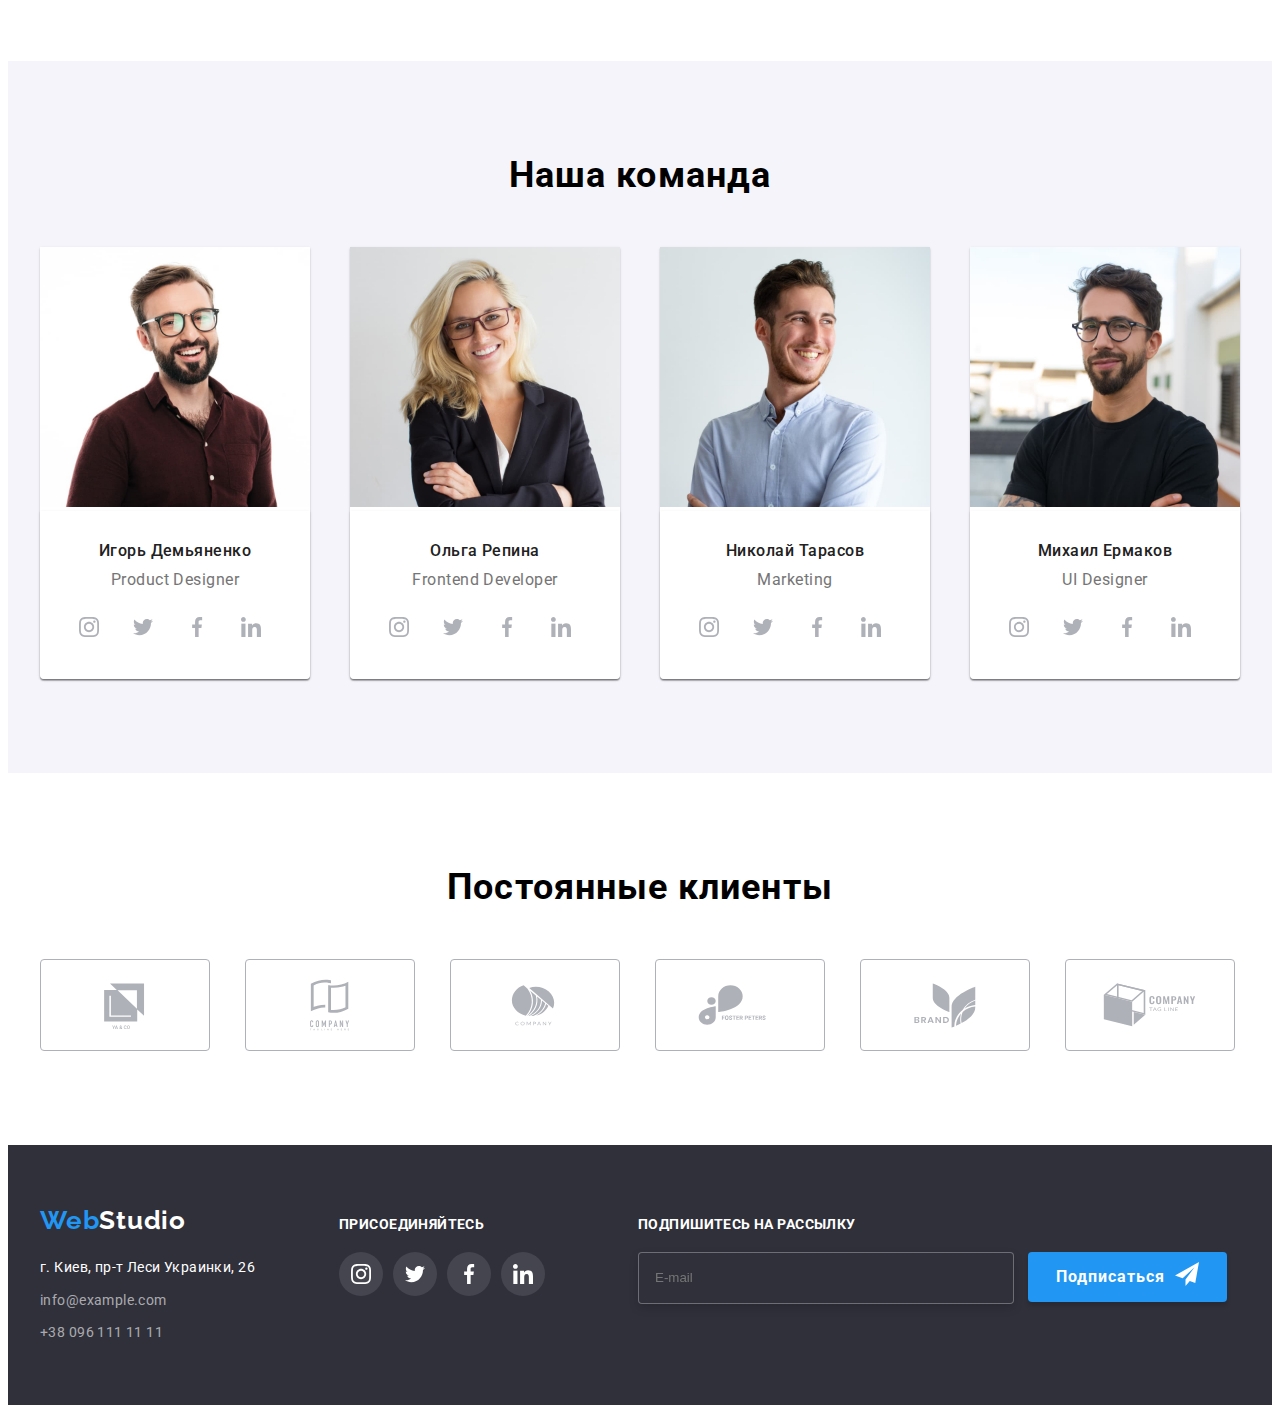
==== commit 67c79db6: "BEM used" ====
--- a/index.html
+++ b/index.html
@@ -18,7 +18,8 @@
       crossorigin="anonymous"
       referrerpolicy="no-referrer"
     />
-    <link rel="stylesheet" href="./style/styles.css" />
+    <link rel="stylesheet" href="./css/styles.css" />
+    <link rel="stylesheet" href="./css/main.css" />
     <title>Студия</title>
   </head>
   <body>
@@ -29,32 +30,33 @@
           >Web<span class="logo-blue">Studio</span></a
         >
         <nav class="nav">
-          <ul class="nav-list">
-            <li class="nav-list-item list">
-            <div class="nav-list-item-text-after"> <a class="nav-list-item-text" href="./index.html">Студия</a></div>
-            </li>
-            <li class="nav-list-item list">
-              <a class="nav-list-item-text" href="./portfolio.html"
-                >Портфолио</a
-              >
-            </li>
-            <li class="nav-list-item list">
-              <a class="nav-list-item-text" href="">Контакты</a>
+          <ul class="menu-list">
+            <li class="menu-list__item list">
+              <div class="menu-list__text-after">
+                <a class="menu-list__text" href="./index.html">Студия</a>
+              </div>
+            </li>
+            <li class="menu-list__item list">
+              <a class="menu-list__text" href="./portfolio.html">Портфолио</a>
+            </li>
+            <li class="menu-list__item list">
+              <a class="menu-list__text" href="">Контакты</a>
             </li>
           </ul>
         </nav>
 
-        <a class="nav-mail" href="emailto:info@devstudio.com">
-          <svg class="icon-envelope" width="16" , height="12">
+        <a class="mail" href="emailto:info@devstudio.com">
+          <svg class="icon" width="16" , height="12">
             <use href="./images/symbol-defs.svg#icon-envelope-hover"></use>
           </svg>
           info@devstudio.com</a
         >
 
-        <a class="nav-phone" href="tel:+380961111111"
-          ><svg class="icon-phone" width="16" , height="12">
-            <use href="./images/symbol-defs.svg#icon-tel"></use></svg
-          >+38 096 111 11 11</a
+        <a class="phone" href="tel:+380961111111">
+          <svg class="icon" width="16" , height="12">
+            <use href="./images/symbol-defs.svg#icon-tel"></use>
+          </svg>
+          +38 096 111 11 11</a
         >
       </div>
     </header>
@@ -70,55 +72,58 @@
           </div>
         </div>
       </section>
-      <section class="section-features">
+      <section class="features">
         <!--Фичи-->
         <div class="container">
-          <ul class="features-list">
-            <li class="features-list-items list">
-              <div class="icon-feature">
-                <svg class="icon-feature-item">
-                  <use href="./images/symbol-defs1.svg#icon-antenna-1" width="70"
-                  height="70"></use>
-                </svg>
-              </div>
-              <h3 class="features-list-header">Внимание к деталям</h3>
-              <p class="features-list-text">
+          <ul class="features__list">
+            <li class="features__items list">
+              <div class="features__card">
+                <svg class="features__icon">
+                  <use
+                    href="./images/symbol-defs1.svg#icon-antenna-1"
+                    width="70"
+                    height="70"
+                  ></use>
+                </svg>
+              </div>
+              <h3 class="features__header">Внимание к деталям</h3>
+              <p class="features__text">
                 Идейные соображения, а также начало повседневной работы по
                 формированию позиции.
               </p>
             </li>
-            <li class="features-list-items list">
-              <div class="icon-feature">
-                <svg class="icon-feature-item">
+            <li class="features__items list">
+              <div class="features__card">
+                <svg class="features__icon">
                   <use href="./images/symbol-defs1.svg#icon-clock-1"></use>
                 </svg>
               </div>
-              <h3 class="features-list-header">Пунктуальность</h3>
-              <p class="features-list-text">
+              <h3 class="features__header">Пунктуальность</h3>
+              <p class="features__text">
                 Задача организации, в особенности же рамки и место обучения
                 кадров влечет за собой.
               </p>
             </li>
-            <li class="features-list-items list">
-              <div class="icon-feature">
-                <svg class="icon-feature-item">
+            <li class="features__items list">
+              <div class="features__card">
+                <svg class="features__icon">
                   <use href="./images/symbol-defs1.svg#icon-diagram-1"></use>
                 </svg>
               </div>
-              <h3 class="features-list-header">Планирование</h3>
-              <p class="features-list-text">
+              <h3 class="features__header">Планирование</h3>
+              <p class="features__text">
                 Равным образом консультация с широким активом в значительной
                 степени обуславливает.
               </p>
             </li>
-            <li class="features-list-items list">
-              <div class="icon-feature">
-                <svg class="icon-feature-item">
+            <li class="features__items list">
+              <div class="features__card">
+                <svg class="features__icon">
                   <use href="./images/symbol-defs1.svg#icon-astronaut-1"></use>
                 </svg>
               </div>
-              <h3 class="features-list-header">Современные технологии</h3>
-              <p class="features-list-text">
+              <h3 class="features__header">Современные технологии</h3>
+              <p class="features__text">
                 Значимость этих проблем настолько очевидна, что реализация
                 плановых заданий.
               </p>
@@ -129,217 +134,230 @@
       <section class="section-can-do">
         <!--Чем занимаемся-->
         <div class="container">
-          <h2 class="can-do-header">Чем мы занимаемся</h2>
-          <ul class="can-do-list">
-            <li class="can-do-img list">
+          <h2 class="can-do__header">Чем мы занимаемся</h2>
+          <ul class="can-do__list">
+            <li class="can-do__img list">
               <img src="./images/coding.jpg" alt="Написание кода" width="370" />
-              <div class="can-do-bg"><p class="can-do-text">Десктопные приложения</p></div>
-            </li>
-            <li class="can-do-img list">
+              <div class="can-do__bg">
+                <p class="can-do__text">Десктопные приложения</p>
+              </div>
+            </li>
+            <li class="can-do__img list">
               <img
                 src="./images/design.jpg"
                 alt="Дизайн приложений"
                 width="370"
               />
-              <div class="can-do-bg"><p class="can-do-text">Мобильные приложения</p></div>
-            </li>
-            <li class="can-do-img list">
+              <div class="can-do__bg">
+                <p class="can-do__text">Мобильные приложения</p>
+              </div>
+            </li>
+            <li class="can-do__img list">
               <img
                 src="./images/draw.jpg"
                 alt="Отрисовка макетов"
                 width="370"
               />
-              <div class="can-do-bg"><p class="can-do-text">Дизайнерские решения</p></div>
+              <div class="can-do__bg">
+                <p class="can-do__text">Дизайнерские решения</p>
+              </div>
             </li>
           </ul>
         </div>
       </section>
-      <section class="section-team">
+      <section class="team">
         <!--Наша команда-->
         <div class="container">
-          <h2 class="team-header">Наша команда</h2>
-          <ul class="team-list">
-            <li class="team-list-item list">
+          <h2 class="team__header">Наша команда</h2>
+          <ul class="team__list">
+            <li class="team__item list">
               <img
-                class="team-list-img"
+                class="team__img"
                 src="./images/ihor.jpg"
                 alt="игорек"
                 height="260"
               />
-              <div class="team-list-block">
-                <h3 class="team-list-names">Игорь Демьяненко</h3>
-                <p class="team-list-skill">Product Designer</p>
-                <ul class="soc-list list">
-                  <li class="team-soc-item">
-                    <a class="team-soc-link" href="">
-                      <svg class="team-soc-icon" width="20" , height="20">
+              <div class="team__block">
+                <h3 class="team__names">Игорь Демьяненко</h3>
+                <p class="team__skill">Product Designer</p>
+                <ul class="team__soc--list list">
+                  <li class="team__soc--item">
+                    <a class="team__soc--link" href="">
+                      <svg class="team__soc--icon" width="20" , height="20">
                         <use
                           href="./images/symbol-defs.svg#icon-instagram-2"
-                        ></use></svg
-                    ></a>
-                  </li>
-                  <li class="team-soc-item">
-                    <a class="team-soc-link" href="">
-                      <svg class="team-soc-icon" width="20" , height="20">
-                        <use
-                          href="./images/symbol-defs.svg#icon-twitter"
-                        ></use></svg
-                    ></a>
-                  </li>
-                  <li class="team-soc-item">
-                    <a class="team-soc-link" href="">
-                      <svg class="team-soc-icon" width="20" , height="20">
+                        ></use>
+                      </svg>
+                    </a>
+                  </li>
+                  <li class="team__soc--item">
+                    <a class="team__soc--link" href="">
+                      <svg class="team__soc--icon" width="20" , height="20">
+                        <use href="./images/symbol-defs.svg#icon-twitter"></use>
+                      </svg>
+                    </a>
+                  </li>
+                  <li class="team__soc--item">
+                    <a class="team__soc--link" href="">
+                      <svg class="team__soc--icon" width="20" , height="20">
                         <use
                           href="./images/symbol-defs.svg#icon-facebook"
-                        ></use></svg
-                    ></a>
-                  </li>
-                  <li class="team-soc-item">
-                    <a class="team-soc-link" href="">
-                      <svg class="team-soc-icon" width="20" , height="20">
+                        ></use>
+                      </svg>
+                    </a>
+                  </li>
+                  <li class="team__soc--item">
+                    <a class="team__soc--link" href="">
+                      <svg class="team__soc--icon" width="20" , height="20">
                         <use
                           href="./images/symbol-defs.svg#icon-linkedin-1"
-                        ></use></svg
-                    ></a>
+                        ></use>
+                      </svg>
+                    </a>
                   </li>
                 </ul>
               </div>
             </li>
-            <li class="team-list-item list">
+            <li class="team__item list">
               <img
-                class="team-list-img"
+                class="team__img"
                 src="./images/olha.jpg"
                 alt="олечка"
                 height="260"
               />
-              <div class="team-list-block">
-                <h3 class="team-list-names">Ольга Репина</h3>
-                <p class="team-list-skill">Frontend Developer</p>
-                <ul class="soc-list list">
-                  <li class="team-soc-item">
-                    <a class="team-soc-link" href="">
-                      <svg class="team-soc-icon" width="20" , height="20">
+              <div class="team__block">
+                <h3 class="team__names">Ольга Репина</h3>
+                <p class="team__skill">Frontend Developer</p>
+                <ul class="team__soc--list list">
+                  <li class="team__soc--item">
+                    <a class="team__soc--link" href="">
+                      <svg class="team__soc--icon" width="20" , height="20">
                         <use
                           href="./images/symbol-defs.svg#icon-instagram-2"
-                        ></use></svg
-                    ></a>
-                  </li>
-                  <li class="team-soc-item">
-                    <a class="team-soc-link" href="">
-                      <svg class="team-soc-icon" width="20" , height="20">
-                        <use
-                          href="./images/symbol-defs.svg#icon-twitter"
-                        ></use></svg
-                    ></a>
-                  </li>
-                  <li class="team-soc-item">
-                    <a class="team-soc-link" href="">
-                      <svg class="team-soc-icon" width="20" , height="20">
+                        ></use>
+                      </svg>
+                    </a>
+                  </li>
+                  <li class="team__soc--item">
+                    <a class="team__soc--link" href="">
+                      <svg class="team__soc--icon" width="20" , height="20">
+                        <use href="./images/symbol-defs.svg#icon-twitter"></use>
+                      </svg>
+                    </a>
+                  </li>
+                  <li class="team__soc--item">
+                    <a class="team__soc--link" href="">
+                      <svg class="team__soc--icon" width="20" , height="20">
                         <use
                           href="./images/symbol-defs.svg#icon-facebook"
-                        ></use></svg
-                    ></a>
-                  </li>
-                  <li class="team-soc-item">
-                    <a class="team-soc-link" href="">
-                      <svg class="team-soc-icon" width="20" , height="20">
+                        ></use>
+                      </svg>
+                    </a>
+                  </li>
+                  <li class="team__soc--item">
+                    <a class="team__soc--link" href="">
+                      <svg class="team__soc--icon" width="20" , height="20">
                         <use
                           href="./images/symbol-defs.svg#icon-linkedin-1"
-                        ></use></svg
-                    ></a>
+                        ></use>
+                      </svg>
+                    </a>
                   </li>
                 </ul>
               </div>
             </li>
-            <li class="team-list-item list">
+            <li class="team__item list">
               <img
-                class="team-list-img"
+                class="team__img"
                 src="./images/nick.jpg"
                 alt="колюня"
                 height="260"
               />
-              <div class="team-list-block">
-                <h3 class="team-list-names">Николай Тарасов</h3>
-                <p class="team-list-skill">Marketing</p>
-                <ul class="soc-list list">
-                  <li class="team-soc-item">
-                    <a class="team-soc-link" href="">
-                      <svg class="team-soc-icon" width="20" , height="20">
+              <div class="team__block">
+                <h3 class="team__names">Николай Тарасов</h3>
+                <p class="team__skill">Marketing</p>
+                <ul class="team__soc--list list">
+                  <li class="team__soc--item">
+                    <a class="team__soc--link" href="">
+                      <svg class="team__soc--icon" width="20" , height="20">
                         <use
                           href="./images/symbol-defs.svg#icon-instagram-2"
                         ></use>
                       </svg>
                     </a>
                   </li>
-                  <li class="team-soc-item">
-                    <a class="team-soc-link" href="">
-                      <svg class="team-soc-icon" width="20" , height="20">
-                        <use
-                          href="./images/symbol-defs.svg#icon-twitter"
-                        ></use></svg
-                    ></a>
-                  </li>
-                  <li class="team-soc-item">
-                    <a class="team-soc-link" href="">
-                      <svg class="team-soc-icon" width="20" , height="20">
+                  <li class="team__soc--item">
+                    <a class="team__soc--link" href="">
+                      <svg class="team__soc--icon" width="20" , height="20">
+                        <use href="./images/symbol-defs.svg#icon-twitter"></use>
+                      </svg>
+                    </a>
+                  </li>
+                  <li class="team__soc--item">
+                    <a class="team__soc--link" href="">
+                      <svg class="team__soc--icon" width="20" , height="20">
                         <use
                           href="./images/symbol-defs.svg#icon-facebook"
-                        ></use></svg
-                    ></a>
-                  </li>
-                  <li class="team-soc-item">
-                    <a class="team-soc-link" href="">
-                      <svg class="team-soc-icon" width="20" , height="20">
+                        ></use>
+                      </svg>
+                    </a>
+                  </li>
+                  <li class="team__soc--item">
+                    <a class="team__soc--link" href="">
+                      <svg class="team__soc--icon" width="20" , height="20">
                         <use
                           href="./images/symbol-defs.svg#icon-linkedin-1"
-                        ></use></svg
-                    ></a>
+                        ></use>
+                      </svg>
+                    </a>
                   </li>
                 </ul>
               </div>
             </li>
-            <li class="team-list-item list">
+            <li class="team__item list">
               <img
-                class="team-list-img"
+                class="team__img"
                 src="./images/michael.jpg"
                 alt="мишаня"
                 height="260"
               />
-              <div class="team-list-block">
-                <h3 class="team-list-names">Михаил Ермаков</h3>
-                <p class="team-list-skill">UI Designer</p>
-                <ul class="soc-list list">
-                  <li class="team-soc-item">
-                    <a class="team-soc-link" href="">
-                      <svg class="team-soc-icon" width="20" , height="20">
+              <div class="team__block">
+                <h3 class="team__names">Михаил Ермаков</h3>
+                <p class="team__skill">UI Designer</p>
+                <ul class="team__soc--list list">
+                  <li class="team__soc--item">
+                    <a class="team__soc--link" href="">
+                      <svg class="team__soc--icon" width="20" , height="20">
                         <use
                           href="./images/symbol-defs.svg#icon-instagram-2"
-                        ></use></svg
-                    ></a>
-                  </li>
-                  <li class="team-soc-item">
-                    <a class="team-soc-link" href="">
-                      <svg class="team-soc-icon" width="20" , height="20">
-                        <use
-                          href="./images/symbol-defs.svg#icon-twitter"
-                        ></use></svg
-                    ></a>
-                  </li>
-                  <li class="team-soc-item">
-                    <a class="team-soc-link" href="">
-                      <svg class="team-soc-icon" width="20" , height="20">
+                        ></use>
+                      </svg>
+                    </a>
+                  </li>
+                  <li class="team__soc--item">
+                    <a class="team__soc--link" href="">
+                      <svg class="team__soc--icon" width="20" , height="20">
+                        <use href="./images/symbol-defs.svg#icon-twitter"></use>
+                      </svg>
+                    </a>
+                  </li>
+                  <li class="team__soc--item">
+                    <a class="team__soc--link" href="">
+                      <svg class="team__soc--icon" width="20" , height="20">
                         <use
                           href="./images/symbol-defs.svg#icon-facebook"
-                        ></use></svg
-                    ></a>
-                  </li>
-                  <li class="team-soc-item">
-                    <a class="team-soc-link" href="">
-                      <svg class="team-soc-icon" width="20" , height="20">
+                        ></use>
+                      </svg>
+                    </a>
+                  </li>
+                  <li class="team__soc--item">
+                    <a class="team__soc--link" href="">
+                      <svg class="team__soc--icon" width="20" , height="20">
                         <use
                           href="./images/symbol-defs.svg#icon-linkedin-1"
-                        ></use></svg
-                    ></a>
+                        ></use>
+                      </svg>
+                    </a>
                   </li>
                 </ul>
               </div>
@@ -349,43 +367,49 @@
       </section>
       <section class="clients">
         <div class="container">
-          <h2 class="team-header">Постоянные клиенты</h2>
+          <h2 class="team__header">Постоянные клиенты</h2>
           <ul class="clients-list list">
             <li class="clients-item">
               <a href="" class="clients-link"
                 ><svg class="client-icon link" width="106" , height="60">
-                  <use href="./images/symbol-defs.svg#icon-ya"></use></svg
-              ></a>
+                  <use href="./images/symbol-defs.svg#icon-ya"></use>
+                </svg>
+              </a>
             </li>
             <li class="clients-item">
               <a href="" class="clients-link"
                 ><svg class="client-icon link" width="106" , height="60">
-                  <use href="./images/symbol-defs.svg#icon-comptag"></use></svg
-              ></a>
+                  <use href="./images/symbol-defs.svg#icon-comptag"></use>
+                </svg>
+              </a>
             </li>
             <li class="clients-item">
               <a href="" class="clients-link"
                 ><svg class="client-icon link" width="106" , height="60">
-                  <use href="./images/symbol-defs.svg#icon-company"></use></svg
-              ></a>
+                  <use href="./images/symbol-defs.svg#icon-company"></use>
+                </svg>
+              </a>
             </li>
             <li class="clients-item">
               <a href="" class="clients-link"
                 ><svg class="client-icon link" width="106" , height="60">
-                  <use href="./images/symbol-defs.svg#icon-foster"></use></svg
-              ></a>
+                  <use href="./images/symbol-defs.svg#icon-foster"></use>
+                </svg>
+              </a>
             </li>
             <li class="clients-item">
               <a href="" class="clients-link"
                 ><svg class="client-icon link" width="106" , height="60">
-                  <use href="./images/symbol-defs.svg#icon-brand"></use></svg
-              ></a>
+                  <use href="./images/symbol-defs.svg#icon-brand"></use>
+                </svg>
+              </a>
             </li>
             <li class="clients-item">
               <a href="" class="clients-link"
                 ><svg class="client-icon link" width="106" , height="60">
-                  <use href="./images/symbol-defs.svg#icon-tagline"></use></svg
-              ></a>
+                  <use href="./images/symbol-defs.svg#icon-tagline"></use>
+                </svg>
+              </a>
             </li>
           </ul>
         </div>
@@ -394,7 +418,6 @@
     <footer class="footer">
       <!--подвал-->
       <div class="container">
-
         <section class="left-side">
           <address class="adress">
             <a href="/index.html" class="logo-footer"
@@ -429,64 +452,122 @@
             <li class="footer-soc-item list">
               <a class="footer-soc-link" href=""
                 ><svg class="footer-soc-icon" width="20" , height="20">
-                  <use
-                    href="./images/symbol-defs.svg#icon-instagram-2"
-                  ></use></svg
-              ></a>
+                  <use href="./images/symbol-defs.svg#icon-instagram-2"></use>
+                </svg>
+              </a>
             </li>
             <li class="footer-soc-item list">
-              <a class="footer-soc-link" href=""><svg class="footer-soc-icon" width="20" , height="20">
-                        <use
-                          href="./images/symbol-defs.svg#icon-twitter"
-                        ></use></svg
-                    ></a>
+              <a class="footer-soc-link" href=""
+                ><svg class="footer-soc-icon" width="20" , height="20">
+                  <use href="./images/symbol-defs.svg#icon-twitter"></use>
+                </svg>
+              </a>
             </li>
             <li class="footer-soc-item list">
-              <a class="footer-soc-link" href=""> <svg class="footer-soc-icon" width="20" , height="20">
-                        <use
-                          href="./images/symbol-defs.svg#icon-facebook"
-                        ></a>
+              <a class="footer-soc-link" href="">
+                <svg class="footer-soc-icon" width="20" , height="20">
+                  <use href="./images/symbol-defs.svg#icon-facebook"></use>
+                </svg>
+              </a>
             </li>
             <li class="footer-soc-item list">
-              <a class="footer-soc-link" href=""><svg class="footer-soc-icon" width="20" , height="20">
-                        <use
-                          href="./images/symbol-defs.svg#icon-linkedin-1"
-                        ></use></svg
-                    ></a>
+              <a class="footer-soc-link" href=""
+                ><svg class="footer-soc-icon" width="20" , height="20">
+                  <use href="./images/symbol-defs.svg#icon-linkedin-1"></use>
+                </svg>
+              </a>
             </li>
           </ul>
         </section>
         <section>
-          <div class="footer-form-content"><h3 class="footer-send-header">Подпишитесь на рассылку</h3>
-          
+          <div class="footer-form-content">
+            <h3 class="footer-send-header">Подпишитесь на рассылку</h3>
+
             <form class="form-block">
-            <input type="email" name="user-email" class="footer-input" placeholder="E-mail">
-            <button type="submit" class="submit-mail"><span class="button-content">Подписаться<svg class="icon-send-footer" width="24" , height="24">
-         <use href="./images/symbol-defs.svg#icon-icon-send" ></use>
-                      </svg></span></button>
-          </form>
-        </div>
+              <input
+                type="email"
+                name="user-email"
+                class="footer-input"
+                placeholder="E-mail"
+              />
+              <button type="submit" class="submit-mail">
+                <span class="button-content"
+                  >Подписаться<svg
+                    class="icon-send-footer"
+                    width="24"
+                    ,
+                    height="24"
+                  >
+                    <use href="./images/symbol-defs.svg#icon-icon-send"></use>
+                  </svg>
+                </span>
+              </button>
+            </form>
+          </div>
         </section>
       </div>
-
     </footer>
     <div class="backdrop is-hidden" data-modal>
       <div class="modal">
-        <button type="button" class="modal-button" data-modal-close><svg class="icon-modal" width="11" , height="11">
-         <use href="./images/symbol-defs.svg#icon-x" ></use>
-                      </svg></button>
-                      <p class="modal-title">Оставьте свои данные, мы вам перезвоним</p>
-                      <form>
-                        <label class="modal-label">Имя</label><span class="modal-div"><input type="text" name="user-name" class="modal-input"><svg class="modal-icon" width="18" height="18"><use href="./images/symbol-defs.svg#icon-name">
-                        </use></svg></span>
-                        <label class="modal-label">Телефон</label><span class="modal-div"><input type="tel" name="user-phone" class="modal-input" ><svg class="modal-icon" width="18" height="18"><use href="./images/symbol-defs.svg#icon-phone">
-                        </use></svg></span>
-                        <label class="modal-label">Почта</label><span class="modal-div"><input type="email" name="user-mail " class="modal-input" ><svg class="modal-icon" width="18" height="18"><use href="./images/symbol-defs.svg#icon-email">
-                        </use></svg></span>
-                        <label class="modal-label">Комментарий<textarea name="user-comment" placeholder="Введите текст" class="modal-comment" id="editor"></textarea></label>
-                        <div class="policy-ask"><input type="checkbox" id="policy" name="policy-checkbox" class="custom-checkbox"><label for="policy" class="policy-label">Соглашаюсь с рассылкой и принимаю</label><a href="https://youtu.be/lDzX2aJrlCs?t=9" class="policy-link"> Условия договора</a></div>
-                        <button type="submit" class="submit-button" >Отправить</button>
-                      </form>
+        <button type="button" class="modal-button" data-modal-close>
+          <svg class="icon-modal" width="11" , height="11">
+            <use href="./images/symbol-defs.svg#icon-x"></use>
+          </svg>
+        </button>
+        <p class="modal-title">Оставьте свои данные, мы вам перезвоним</p>
+        <form>
+          <label class="modal-label">Имя</label>
+          <span class="modal-div"
+            ><input type="text" name="user-name" class="modal-input" /><svg
+              class="modal-icon"
+              width="18"
+              height="18"
+            >
+              <use href="./images/symbol-defs.svg#icon-name"></use>
+            </svg>
+          </span>
+          <label class="modal-label">Телефон</label>
+          <span class="modal-div"
+            ><input type="tel" name="user-phone" class="modal-input" /><svg
+              class="modal-icon"
+              width="18"
+              height="18"
+            >
+              <use href="./images/symbol-defs.svg#icon-phone"></use>
+            </svg>
+          </span>
+          <label class="modal-label">Почта</label>
+          <span class="modal-div"
+            ><input type="email" name="user-mail " class="modal-input" /><svg
+              class="modal-icon"
+              width="18"
+              height="18"
+            >
+              <use href="./images/symbol-defs.svg#icon-email"></use>
+            </svg>
+          </span>
+          <label class="modal-label">Комментарий</label
+          ><textarea
+            name="user-comment"
+            placeholder="Введите текст"
+            class="modal-comment"
+            id="editor"
+          ></textarea>
+
+          <div class="policy-ask">
+            <input
+              type="checkbox"
+              id="policy"
+              name="policy-checkbox"
+              class="custom-checkbox"
+            /><label for="policy" class="policy-label"
+              >Соглашаюсь с рассылкой и принимаю</label
+            ><a href="https://youtu.be/lDzX2aJrlCs?t=9" class="policy-link">
+              Условия договора</a
+            >
+          </div>
+          <button type="submit" class="submit-button">Отправить</button>
+        </form>
       </div>
     </div>
     <script src="./js/modal.js"></script>
--- a/css/main.css
+++ b/css/main.css
@@ -0,0 +1,1103 @@
+a {
+  text-decoration: none;
+}
+
+.list {
+  font-family: "Roboto";
+  font-style: normal;
+  list-style: none;
+  border: none;
+}
+
+.noway {
+  border: #000000;
+}
+
+p,
+h1,
+h2,
+h3 {
+  margin: 0;
+}
+
+ul {
+  padding-left: 0;
+  margin: 0;
+}
+
+.button {
+  cursor: pointer;
+}
+
+.portfolio-title {
+  position: absolute;
+  white-space: nowrap;
+  width: 1px;
+  height: 1px;
+  overflow: hidden;
+  border: 0;
+  padding: 0;
+}
+
+body {
+  font-family: "Roboto", "Raleway";
+  background-color: rgb(255, 255, 255);
+}
+
+.container {
+  width: 1200px;
+  padding-left: 15px;
+  padding-right: 15px;
+  margin: 0 auto;
+}
+
+:root {
+  --header-color: #000000;
+  --padding-often: 94px;
+  --blueone: #2196f3;
+  --whiteone: #ffffff;
+  --main-font: font;
+}
+
+.logo-blue {
+  color: var(--header-color);
+}
+
+.header {
+  background-color: var(--whiteone);
+  border-bottom: 1px solid #ececec;
+  padding-top: 24px;
+  padding-bottom: 24px;
+}
+.header .container {
+  display: flex;
+  align-items: center;
+}
+
+.logo-main {
+  font-family: "Raleway";
+  font-style: normal;
+  font-weight: 700;
+  font-size: 26px;
+  line-height: 1.19;
+  letter-spacing: 0.03em;
+  margin-right: 93px;
+  color: var(--blueone);
+}
+
+.menu-list {
+  display: flex;
+  flex-direction: row;
+}
+.menu-list__text {
+  font-weight: 500;
+  font-size: 14px;
+  line-height: 1.14;
+  letter-spacing: 0.02em;
+  color: #212121;
+  margin-right: 50px;
+  transition-property: color;
+  transition-duration: 250ms;
+  transition-timing-function: cubic-bezier(0.4, 0, 0.2, 1);
+}
+.menu-list__text:hover {
+  color: var(--blueone);
+}
+.menu-list:last-child(3) {
+  margin-right: 0px;
+}
+.menu-list__text:focus {
+  color: var(--blueone);
+  outline: none;
+}
+.menu-list__portfolio-after::after {
+  content: "";
+  width: 79px;
+  height: 4px;
+  background-color: var(--blueone);
+  display: flex;
+  border-radius: 2px;
+  top: 29px;
+  position: relative;
+}
+.menu-list__text-after::after {
+  content: "";
+  width: 49px;
+  height: 4px;
+  background-color: var(--blueone);
+  display: flex;
+  border-radius: 2px;
+  top: 29px;
+  position: relative;
+}
+
+.mail {
+  font-weight: 500;
+  font-size: 14px;
+  line-height: 1.14;
+  letter-spacing: 0.02em;
+  color: #757575;
+  margin-right: 50px;
+  margin-left: 225px;
+  fill: var(--blueone);
+  transition-property: color, fill;
+  transition-duration: 250ms;
+  transition-timing-function: cubic-bezier(0.4, 0, 0.2, 1);
+}
+.mail:hover {
+  color: var(--blueone);
+}
+.mail:focus {
+  color: var(--blueone);
+  outline: none;
+}
+
+.phone {
+  font-weight: 500;
+  font-size: 14px;
+  line-height: 1.14;
+  letter-spacing: 0.02em;
+  text-decoration: none;
+  color: #757575;
+  fill: var(--blueone);
+  transition-property: color, fill;
+  transition-duration: 250ms;
+  transition-timing-function: cubic-bezier(0.4, 0, 0.2, 1);
+}
+.phone:hover {
+  color: var(--blueone);
+}
+.phone:focus {
+  color: var(--blueone);
+  outline: none;
+}
+
+.icon {
+  fill: currentColor;
+  margin-right: 1px;
+}
+
+.main-header {
+  font-weight: 900;
+  font-size: 44px;
+  line-height: 1.36;
+  text-align: center;
+  letter-spacing: 0.06em;
+  text-transform: uppercase;
+  color: var(--whiteone);
+  left: 0px;
+  top: 80px;
+  border-color: var(--whiteone);
+  border-radius: 4px;
+  max-width: 696px;
+  margin: 0 auto;
+  margin-bottom: 30px;
+}
+
+.main-section {
+  display: flex;
+  padding-top: 200px;
+  padding-bottom: 200px;
+  background: #c4c4c4;
+  background-image: linear-gradient(rgba(47, 48, 58, 0.4), rgba(47, 48, 58, 0.4)), url(../images/BG-hero.jpg);
+  background-repeat: no-repeat;
+  background-position: center;
+  background-size: auto;
+}
+
+.main-header-button {
+  display: block;
+  font-family: inherit;
+  font-weight: 700;
+  font-size: 16px;
+  line-height: 1.87;
+  align-items: center;
+  text-align: center;
+  letter-spacing: 0.06em;
+  color: var(--whiteone);
+  min-width: 200px;
+  height: 50px;
+  margin: 0 auto;
+  background: var(--blueone);
+  box-shadow: 0px 1px 7px rgba(0, 0, 0, 0.15);
+  border-radius: 4px;
+  border: 0px;
+}
+
+.features {
+  padding-top: var(--padding-often);
+  padding-bottom: var(--padding-often);
+}
+.features__card {
+  margin-bottom: 30px;
+  align-items: center;
+}
+.features__icon {
+  width: 270px;
+  height: 120px;
+  padding: 25px 100px;
+  border-radius: 4px;
+  background-color: #f5f4fa;
+}
+.features__header {
+  font-weight: 700;
+  font-size: 14px;
+  line-height: 1.14;
+  letter-spacing: 0.03em;
+  text-transform: uppercase;
+  color: #212121;
+  margin-bottom: 10px;
+}
+.features__text {
+  font-weight: 400;
+  font-size: 14px;
+  line-height: 1.71;
+  letter-spacing: 0.03em;
+  color: #757575;
+  max-width: 270px;
+}
+.features__list {
+  display: flex;
+  justify-content: space-between;
+}
+
+.can-do__header {
+  font-weight: 700;
+  font-size: 36px;
+  line-height: 1.16;
+  text-align: center;
+  letter-spacing: 0.03em;
+  margin-bottom: 50px;
+}
+
+.can-do__list {
+  display: flex;
+  flex-direction: row;
+  justify-content: space-between;
+}
+
+.a .can-do__img {
+  border: 0px;
+}
+
+.section-can-do {
+  padding-bottom: var(--padding-often);
+}
+
+.can-do__text {
+  font-family: "Roboto";
+  font-style: Bold;
+  font-weight: 700;
+  font-size: 14px;
+  line-height: 1.14;
+  letter-spacing: 0.03em;
+  color: var(--whiteone);
+  padding: 27px 82px;
+  text-transform: uppercase;
+}
+
+.can-do__img {
+  position: relative;
+}
+
+.can-do__bg {
+  background: rgba(47, 48, 58, 0.8);
+  position: absolute;
+  min-width: 370px;
+  bottom: 3px;
+}
+
+.team {
+  padding-top: var(--padding-often);
+  padding-bottom: var(--padding-often);
+  background-color: #f5f4fa;
+}
+.team__header {
+  font-weight: 700;
+  font-size: 36px;
+  line-height: 1.16;
+  text-align: center;
+  letter-spacing: 0.03em;
+  margin-bottom: 50px;
+}
+.team__item {
+  background: var(--whiteone);
+  box-shadow: 0px 1px 3px rgba(0, 0, 0, 0.12), 0px 1px 1px rgba(0, 0, 0, 0.14), 0px 2px 1px rgba(0, 0, 0, 0.2);
+  border-radius: 0px 0px 4px 4px;
+  width: 270px;
+  height: 1.03;
+}
+.team__names {
+  font-weight: 500;
+  font-size: 16px;
+  line-height: 1.19;
+  text-align: center;
+  letter-spacing: 0.03em;
+  color: #212121;
+  margin-bottom: 10px;
+}
+.team__skill {
+  font-weight: 400;
+  font-size: 16px;
+  line-height: 1.19;
+  text-align: center;
+  letter-spacing: 0.03em;
+  color: #757575;
+  margin-bottom: 16px;
+}
+.team__list {
+  display: flex;
+  flex-direction: row;
+  justify-content: space-between;
+}
+.team__block {
+  padding-top: 30px;
+  padding-bottom: 30px;
+  box-shadow: 0px 1px 3px rgba(0, 0, 0, 0.12), 0px 1px 1px rgba(0, 0, 0, 0.14), 0px 2px 1px rgba(0, 0, 0, 0);
+  border-radius: 0px 0px 4px 4px;
+  background-color: var(--whiteone);
+}
+.team__soc--list {
+  display: flex;
+  justify-content: center;
+}
+.team__soc--link {
+  width: 44px;
+  height: 44px;
+  background-color: var(--whiteone);
+  border-radius: 50%;
+  display: flex;
+  align-items: center;
+  justify-content: center;
+  fill: var(--blueone);
+  transition-property: fill, background-color;
+  transition-duration: 250ms;
+  transition-timing-function: cubic-bezier(0.4, 0, 0.2, 1);
+}
+.team__soc--item {
+  margin-right: 10px;
+}
+.team__soc--icon {
+  fill: #afb1b8;
+  transition-property: fill;
+  transition-duration: 250ms;
+  transition-timing-function: cubic-bezier(0.4, 0, 0.2, 1);
+}
+.team__soc--icon:hover {
+  fill: var(--whiteone);
+}
+.team__soc--icon:focus {
+  background-color: #757575;
+  outline: none;
+  transition-duration: 250ms;
+  transition-timing-function: cubic-bezier(0.4, 0, 0.2, 1);
+}
+.team__soc--link:hover {
+  background-color: var(--blueone);
+}
+.team__soc--link:hover .team__soc--icon {
+  fill: #fdfeff;
+}
+.team__soc--link:focus .team__soc--icon {
+  background-color: var(--blueone);
+  fill: var(--whiteone);
+  outline: none;
+  transition-duration: 250ms;
+  transition-timing-function: cubic-bezier(0.4, 0, 0.2, 1);
+}
+.team__soc--link:focus {
+  background-color: var(--blueone);
+  outline: none;
+  transition-duration: 250ms;
+  transition-timing-function: cubic-bezier(0.4, 0, 0.2, 1);
+}
+
+.clients {
+  padding-bottom: var(--padding-often);
+  padding-top: var(--padding-often);
+}
+
+.clients-list {
+  display: flex;
+  justify-content: center;
+  align-items: center;
+  margin-left: -30px;
+}
+
+.clients-link {
+  display: flex;
+  width: 170px;
+  height: 92px;
+  border: 1px solid #afb1b8;
+  box-sizing: border-box;
+  border-radius: 4px;
+  fill: #afb1b8;
+  transition-property: border, fill, background-color;
+  transition-duration: 250ms;
+  transition-timing-function: cubic-bezier(0.4, 0, 0.2, 1);
+}
+
+.clients-item {
+  width: calc(16.6666666667% - 30px);
+  margin-left: 30px;
+}
+
+.client-icon {
+  margin: 16px 32px;
+}
+
+.clients-link:hover {
+  border: 1px solid var(--blueone);
+  fill: var(--blueone);
+}
+
+.clients-link:focus {
+  background-color: var(--whiteone);
+  fill: var(--blueone);
+  outline: none;
+  border: 1px solid var(--blueone);
+}
+
+.logo-white {
+  color: var(--whiteone);
+}
+
+.footer {
+  background: #2f303a;
+  padding-top: 60px;
+}
+
+.footer-map {
+  font-weight: 400;
+  font-size: 14px;
+  line-height: 1.71;
+  letter-spacing: 0.03em;
+  color: rgb(255, 255, 255);
+}
+
+.link {
+  font-weight: 400;
+  font-size: 14px;
+  line-height: 1.71;
+  letter-spacing: 0.03em;
+  color: rgba(255, 255, 255, 0.6);
+  text-decoration: none;
+  font-style: normal;
+}
+
+.footer-item {
+  margin-bottom: 9px;
+}
+
+.footer-list {
+  margin-top: 20px;
+}
+
+.footer-item:last-child {
+  margin-bottom: 0;
+}
+
+.footer {
+  padding-bottom: 60px;
+}
+
+.footer-header {
+  font-family: "Roboto";
+  font-style: bold;
+  font-weight: 700;
+  font-size: 14px;
+  line-height: 16px;
+  letter-spacing: 0.03em;
+  text-transform: uppercase;
+  color: var(--whiteone);
+  padding-bottom: 20px;
+}
+
+.logo-footer {
+  font-family: "Raleway";
+  font-style: normal;
+  font-weight: 700;
+  font-size: 26px;
+  line-height: 1.19;
+  letter-spacing: 0.03em;
+  margin-right: 93px;
+  color: var(--blueone);
+}
+
+.footer .container {
+  display: flex;
+  align-items: baseline;
+}
+
+.right-side {
+  margin-left: 60px;
+}
+
+.footer-soc-list {
+  display: flex;
+  justify-content: center;
+}
+
+.footer-soc-item:last-child {
+  margin-right: 0;
+}
+
+.footer-soc-link {
+  width: 44px;
+  height: 44px;
+  background-color: rgba(255, 255, 255, 0.1);
+  border-radius: 50%;
+  display: flex;
+  align-items: center;
+  justify-content: center;
+  transition-property: border, fill, background-color;
+  transition-duration: 250ms;
+  transition-timing-function: cubic-bezier(0.4, 0, 0.2, 1);
+}
+
+.footer-soc-item {
+  margin-right: 10px;
+}
+
+.footer-soc-icon {
+  fill: var(--whiteone);
+  transition-property: fill;
+  transition-duration: 250ms;
+  transition-timing-function: cubic-bezier(0.4, 0, 0.2, 1);
+}
+
+.footer-soc-icon:hover {
+  fill: var(--whiteone);
+}
+
+.footer-soc-link:focus {
+  background-color: var(--blueone);
+  outline: none;
+  transition-duration: 250ms;
+  transition-timing-function: cubic-bezier(0.4, 0, 0.2, 1);
+}
+
+.footer-soc-link:hover {
+  background-color: var(--blueone);
+}
+
+.footer-soc-link:hover .footer-soc-icon {
+  fill: #fdfeff;
+}
+
+.footer-input {
+  background-color: #2f303a;
+  border: 1px solid rgba(255, 255, 255, 0.3);
+  filter: drop-shadow(0px 4px 4px rgba(0, 0, 0, 0.15));
+  border-radius: 4px;
+  color: rgba(255, 255, 255, 0.6);
+  width: 358px;
+  height: 50px;
+  padding: 0px 0px 0px 16px;
+  outline: none;
+}
+
+.footer-input:focus {
+  border-color: var(--blueone);
+  transition-property: border, fill, background-color, box-shadow;
+  transition-duration: 250ms;
+  transition-timing-function: cubic-bezier(0.4, 0, 0.2, 1);
+}
+
+.footer-input:hover {
+  border-color: var(--blueone);
+  transition-property: border, fill, background-color, box-shadow;
+  transition-duration: 250ms;
+  transition-timing-function: cubic-bezier(0.4, 0, 0.2, 1);
+}
+
+.footer-form-content {
+  margin-left: 93px;
+}
+
+.form-block {
+  align-items: center;
+}
+
+.submit-mail {
+  background: var(--blueone);
+  box-shadow: 0px 4px 4px rgba(0, 0, 0, 0.15);
+  border-radius: 4px;
+  border: none;
+  padding: 10px 28px;
+  fill: var(--whiteone);
+  margin-left: 10px;
+  position: relative;
+  font-family: "Roboto";
+  font-style: bold;
+  font-weight: 700;
+  font-size: 16px;
+  line-height: 1.88;
+  letter-spacing: 0.06em;
+  color: var(--whiteone);
+  cursor: pointer;
+}
+
+.submit-mail:hover {
+  border-color: var(--whiteone);
+  border: -1px solid grey;
+  box-sizing: border-box;
+  transition-property: border-color, fill, background-color, box-shadow;
+  transition-duration: 250ms;
+  transition-timing-function: cubic-bezier(0.4, 0, 0.2, 1);
+  cursor: pointer;
+}
+
+.submit-mail:focus {
+  border-color: var(--whiteone);
+  border: -1px solid grey;
+  box-sizing: border-box;
+  transition-property: border-color, fill, background-color, box-shadow;
+  transition-duration: 250ms;
+  transition-timing-function: cubic-bezier(0.4, 0, 0.2, 1);
+}
+
+.button-content {
+  display: flex;
+}
+
+.icon-send-footer {
+  margin-left: 10px;
+}
+
+.footer-send-header {
+  font-family: "Roboto";
+  font-weight: 700;
+  font-size: 14px;
+  line-height: 16px;
+  letter-spacing: 0.03em;
+  text-transform: uppercase;
+  padding-bottom: 20px;
+  color: var(--whiteone);
+}
+
+.portfolio-header {
+  display: none;
+}
+
+.portfolio-rubrication {
+  padding-top: var(--padding-often);
+  padding-bottom: var(--padding-often);
+}
+
+.portfolio-rubrication-button {
+  font-family: "Roboto";
+  font-weight: 500;
+  font-size: 16px;
+  line-height: 1.62;
+  text-align: center;
+  letter-spacing: 0.03em;
+  color: #212121;
+  border: var(--whiteone);
+  border-radius: 4px;
+  padding: 6px 22px;
+  transition-property: border, fill, box-shadow;
+  transition-duration: 250ms;
+  transition-timing-function: cubic-bezier(0.4, 0, 0.2, 1);
+}
+
+.portfolio-rubrication-button:hover {
+  background: var(--blueone);
+  color: var(--whiteone);
+  box-shadow: 0px 3px 1px rgba(0, 0, 0, 0.1), 0px 1px 2px rgba(0, 0, 0, 0.08), 0px 2px 2px rgba(0, 0, 0, 0.12);
+}
+
+.portfolio-rubrication-item {
+  margin-right: 8px;
+}
+
+.portfolio-rubrication-button:focus {
+  background: var(--blueone);
+  color: var(--whiteone);
+  outline: none;
+}
+
+.portfolio-rubrication-list {
+  display: flex;
+  flex-direction: row;
+  justify-content: center;
+  margin-bottom: 56px;
+}
+
+.portfolio-projects-item {
+  display: flex;
+  flex-direction: column;
+  margin-bottom: 30px;
+  border: none;
+  transition-property: border, fill, background-color, box-shadow;
+  transition-duration: 250ms;
+  transition-timing-function: cubic-bezier(0.4, 0, 0.2, 1);
+}
+
+.portfolio-projects-item:hover {
+  box-shadow: 0px 1px 3px rgba(0, 0, 0, 0.12), 0px 1px 1px rgba(0, 0, 0, 0.14), 0px 2px 1px rgba(0, 0, 0, 0.2);
+  border-radius: 0px 0px 4px 4px;
+}
+
+.portfolio-projects-img {
+  width: 370px;
+}
+
+.portfolio-projects-name {
+  font-weight: 700;
+  font-size: 18px;
+  line-height: 2;
+  letter-spacing: 0.06em;
+  color: #212121;
+  border-left: 1px solid #f0efef;
+  border-right: 1px solid #f0efef;
+}
+
+.portfolio-projects-text {
+  font-weight: 400;
+  font-size: 16px;
+  line-height: 1.88;
+  letter-spacing: 0.03em;
+  color: #757575;
+}
+
+.portfolio-projects-list {
+  display: flex;
+  flex-wrap: wrap;
+  margin-left: -30px;
+  margin-bottom: -30px;
+}
+
+.portfolio-projects-item {
+  width: calc(33.3333333333% - 30px);
+  margin-left: 30px;
+  margin-bottom: 30px;
+}
+
+.portfolio-projects-name {
+  margin-bottom: 4px;
+}
+
+.portfolio-projetcs-block {
+  padding: 20px 24px;
+  border-bottom: 1px solid #f0efef;
+  border-left: 1px solid #f0efef;
+  border-right: 1px solid #f0efef;
+}
+
+.portfolio-projects-list:nth-last-child(-n+3) {
+  margin-bottom: 0;
+}
+
+.portfolio-projects-item:hover .project-top-text {
+  transform: translateY(0%);
+}
+
+.portfolio-text-wrap {
+  position: relative;
+  overflow: hidden;
+}
+
+.project-top-text {
+  background-color: rgba(33, 150, 243, 0.9);
+  position: absolute;
+  top: 0;
+  height: 100%;
+  font-family: "Roboto";
+  font-style: normal;
+  font-weight: 400;
+  font-size: 18px;
+  line-height: 1.56;
+  padding: 63px 24px;
+  letter-spacing: 0.03em;
+  color: var(--whiteone);
+  transform: translateY(100%);
+  transition: transform 250ms cubic-bezier(0.4, 0, 0.2, 1);
+}
+
+.backdrop {
+  width: 100%;
+  height: 100%;
+  background-color: rgba(0, 0, 0, 0.2);
+  position: fixed;
+  top: 0;
+  transition: opacity 800ms, visibility 800ms, transform 10ms;
+}
+
+.backdrop.is-hidden .modal {
+  transition: 1.9s cubic-bezier(0.17, 0.67, 0.83, 0.67);
+  transform: translate(-50%, -50%) rotatex(180deg) rotateY(180deg) scale(0);
+}
+
+.modal {
+  width: 528px;
+  min-height: 581px;
+  background-color: var(--whiteone);
+  box-shadow: 0px 1px 3px rgba(0, 0, 0, 0.12), 0px 1px 1px rgba(0, 0, 0, 0.14), 0px 2px 1px rgba(0, 0, 0, 0.2);
+  border-radius: 4px;
+  position: absolute;
+  top: 50%;
+  left: 50%;
+  transition: transform 250ms;
+  transform: translate(-50%, -50%);
+  padding: 40px;
+}
+
+.modal-button {
+  border: 1px solid rgba(0, 0, 0, 0.1);
+  border-radius: 50%;
+  background-color: var(--whiteone);
+  position: absolute;
+  top: 8px;
+  right: 8px;
+  width: 30px;
+  height: 30px;
+}
+
+.icon-modal:hover {
+  fill: var(--blueone);
+  cursor: pointer;
+}
+
+.icon-modal:focus {
+  outline: none;
+}
+
+.modal-button:focus .icon-modal {
+  fill: var(--blueone);
+}
+
+.modal-button:focus {
+  outline: none;
+}
+
+.icon-modal {
+  fill: #000000;
+}
+
+.is-hidden {
+  opacity: 0;
+  pointer-events: none;
+  visibility: hidden;
+}
+
+.modal-title {
+  font-family: "Roboto";
+  font-style: Bold;
+  font-weight: 700;
+  font-size: 20px;
+  line-height: 23px;
+  text-align: center;
+  letter-spacing: 0.03em;
+  margin-bottom: 12px;
+  color: #212121;
+}
+
+.modal-input {
+  width: 100%;
+  height: 40px;
+  padding-left: 40px;
+  border: 1px solid rgba(33, 33, 33, 0.2);
+  border-radius: 4px;
+  transition-duration: 250ms;
+  transition-timing-function: cubic-bezier(0.4, 0, 0.2, 1);
+  margin-bottom: 10px;
+}
+
+.modal-input:hover {
+  cursor: pointer;
+  border-color: var(--blueone);
+}
+
+.modal-input:focus {
+  outline: none;
+  border-color: var(--blueone);
+}
+
+.submit-button {
+  font-family: "Roboto";
+  font-style: Bold;
+  font-weight: 700;
+  font-size: 16px;
+  line-height: 1.88;
+  background-color: var(--blueone);
+  border: none;
+  letter-spacing: 0.06em;
+  color: var(--whiteone);
+  box-shadow: 0px 4px 4px rgba(0, 0, 0, 0.15);
+  border-radius: 4px;
+  outline: none;
+  padding: 10px 55px;
+  cursor: pointer;
+  display: block;
+  margin: 0 auto;
+  margin-top: 30px;
+}
+
+.submit-button:hover {
+  cursor: pointer;
+  outline: auto;
+}
+
+.submit-button:focus {
+  outline: auto;
+}
+
+.modal-input::placeholder {
+  color: rgba(117, 117, 117, 0.5);
+}
+
+.modal-label {
+  font-family: "Roboto";
+  font-style: normal;
+  font-weight: 400;
+  font-size: 12px;
+  line-height: 14px;
+  letter-spacing: 0.01em;
+  margin-bottom: 4px;
+  color: #757575;
+  display: block;
+}
+
+.modal-comment {
+  width: 100%;
+  height: 120px;
+  border: 1px solid rgba(33, 33, 33, 0.2);
+  border-radius: 4px;
+  padding: 12px 16px;
+  color: rgba(0, 0, 0, 0.5);
+  resize: none;
+  outline: none;
+  transition-duration: 250ms;
+  transition-timing-function: cubic-bezier(0.4, 0, 0.2, 1);
+}
+
+.modal-comment:hover {
+  cursor: pointer;
+  border-color: var(--blueone);
+}
+
+.modal-comment:focus {
+  outline: none;
+  border-color: var(--blueone);
+}
+
+.policy-label {
+  font-family: "Roboto";
+  font-style: normal;
+  font-weight: 400;
+  font-size: 14px;
+  line-height: 0.58;
+  letter-spacing: 0.03em;
+  margin-right: 4px;
+  color: #757575;
+  cursor: pointer;
+}
+
+.policy-ask {
+  margin-top: 20px;
+  display: flex;
+  justify-content: center;
+}
+
+.policy-link {
+  color: var(--blueone);
+  text-decoration: underline;
+  outline: none;
+}
+
+.policy-link:focus {
+  border: 1px solid var(--blueone);
+  border-radius: 2px;
+}
+
+.policy-checkbox.is-hidden .policy-ask {
+  opacity: 0;
+}
+
+.custom-checkbox + label {
+  display: inline-flex;
+  align-items: center;
+  user-select: none;
+}
+
+.custom-checkbox + label::before {
+  content: "";
+  display: inline-block;
+  width: 1em;
+  height: 1em;
+  flex-shrink: 0;
+  flex-grow: 0;
+  border: 2px solid #000000;
+  border-radius: 0.1em;
+  margin-right: 0.5em;
+  background-repeat: no-repeat;
+  background-position: center center;
+  background-size: 50% 50%;
+  cursor: pointer;
+}
+
+.custom-checkbox:checked + label::before {
+  border-color: var(--blueone);
+  background-color: var(--blueone);
+  background-image: url(../images/SVG/galochka.svg);
+  background-size: 11px 18px;
+}
+
+.custom-checkbox:focus + label::before {
+  border: 1px solid var(--blueone);
+}
+
+.custom-checkbox:not(:disabled):active + label::before {
+  background-color: #b3d7ff;
+  border-color: #b3d7ff;
+}
+
+.custom-checkbox:hover + label::before {
+  cursor: pointer;
+}
+
+.custom-checkbox {
+  position: absolute;
+  z-index: -1;
+  opacity: 0;
+}
+
+.policy-ask {
+  font-family: "Roboto";
+  font-style: normal;
+  font-weight: 400;
+  font-size: 14px;
+  line-height: 1.71;
+  letter-spacing: 0.03em;
+  color: #757575;
+}
+
+.modal-div {
+  position: relative;
+  margin-bottom: 10px;
+  align-items: center;
+}
+
+.modal-icon {
+  position: absolute;
+  left: 10px;
+  top: 50%;
+  transform: translateY(-50%);
+}
+
+.modal-input:hover + .modal-icon {
+  fill: var(--blueone);
+  cursor: pointer;
+}
+
+.modal-input:focus + .modal-icon {
+  fill: var(--blueone);
+  cursor: pointer;
+}
+
+#editor {
+  color: rgb(0, 0, 0);
+  font-family: "Roboto";
+  font-size: 16px;
+}/*# sourceMappingURL=main.css.map */